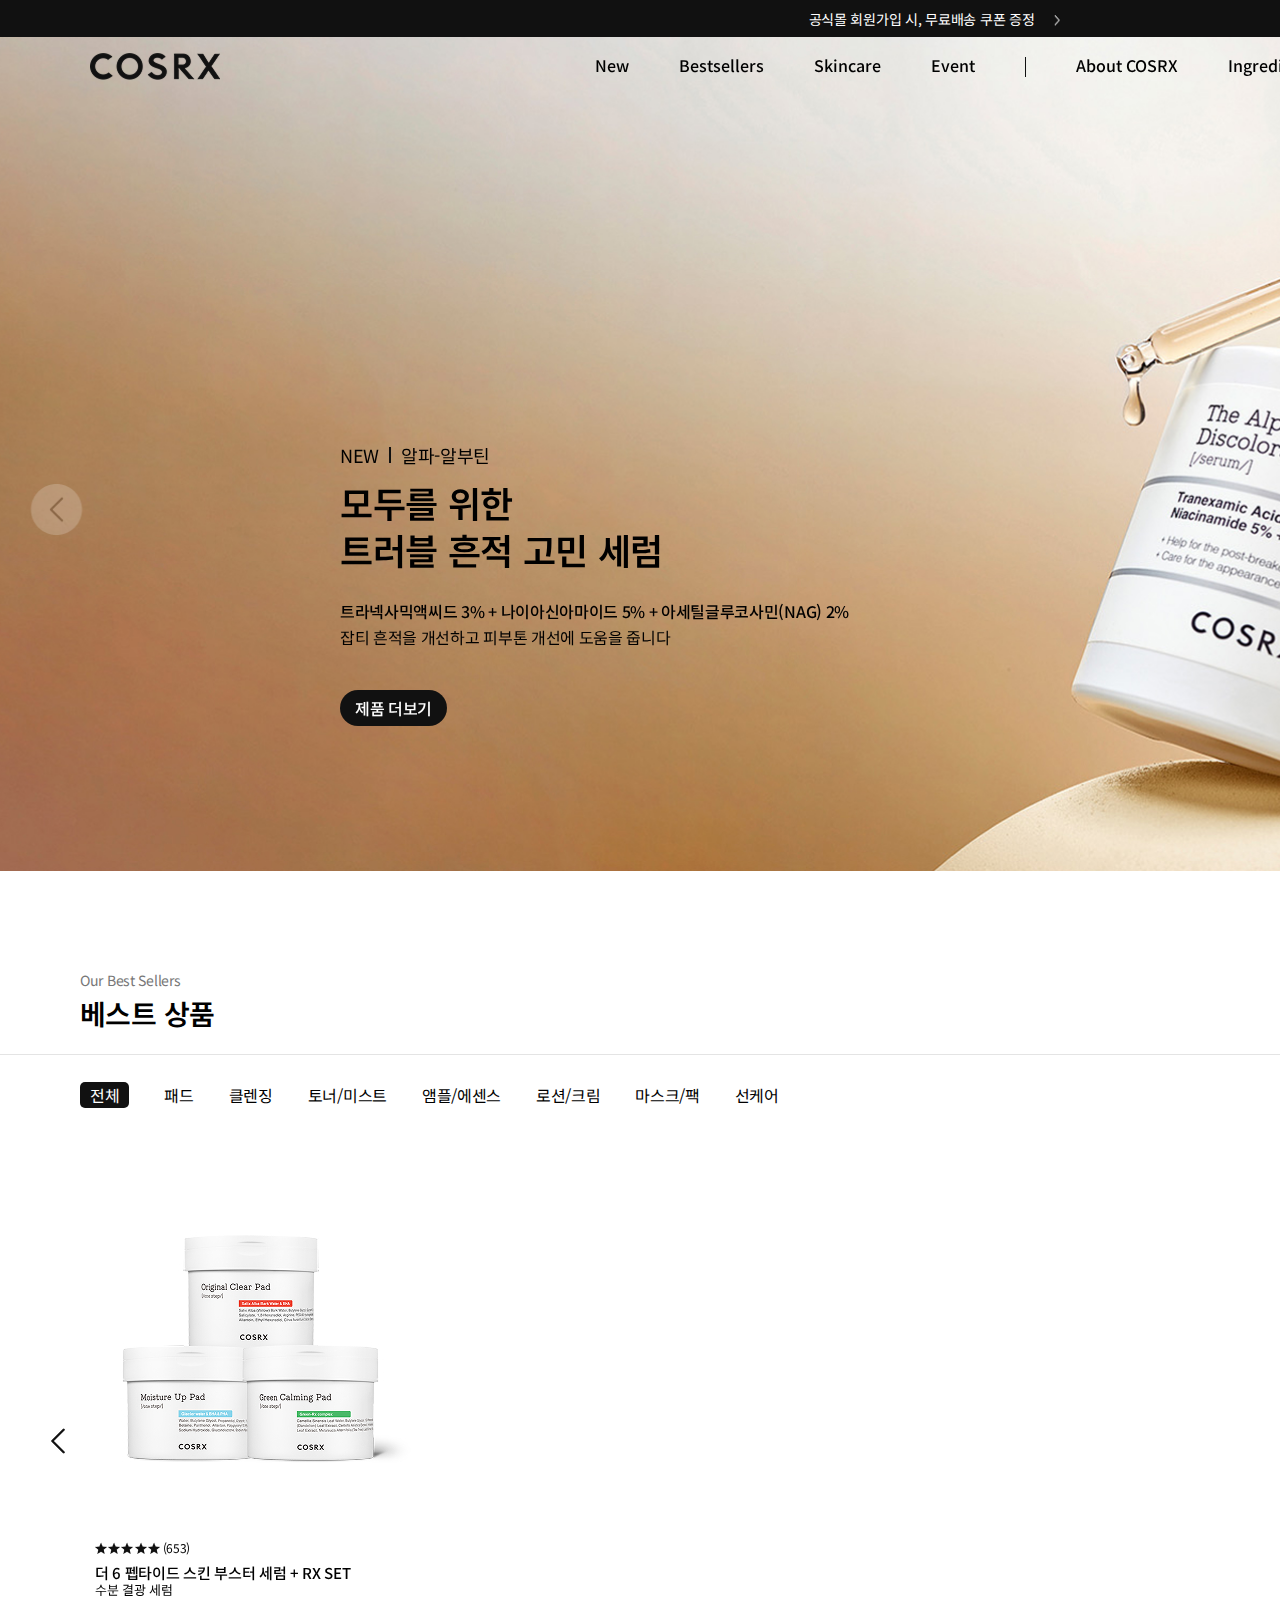
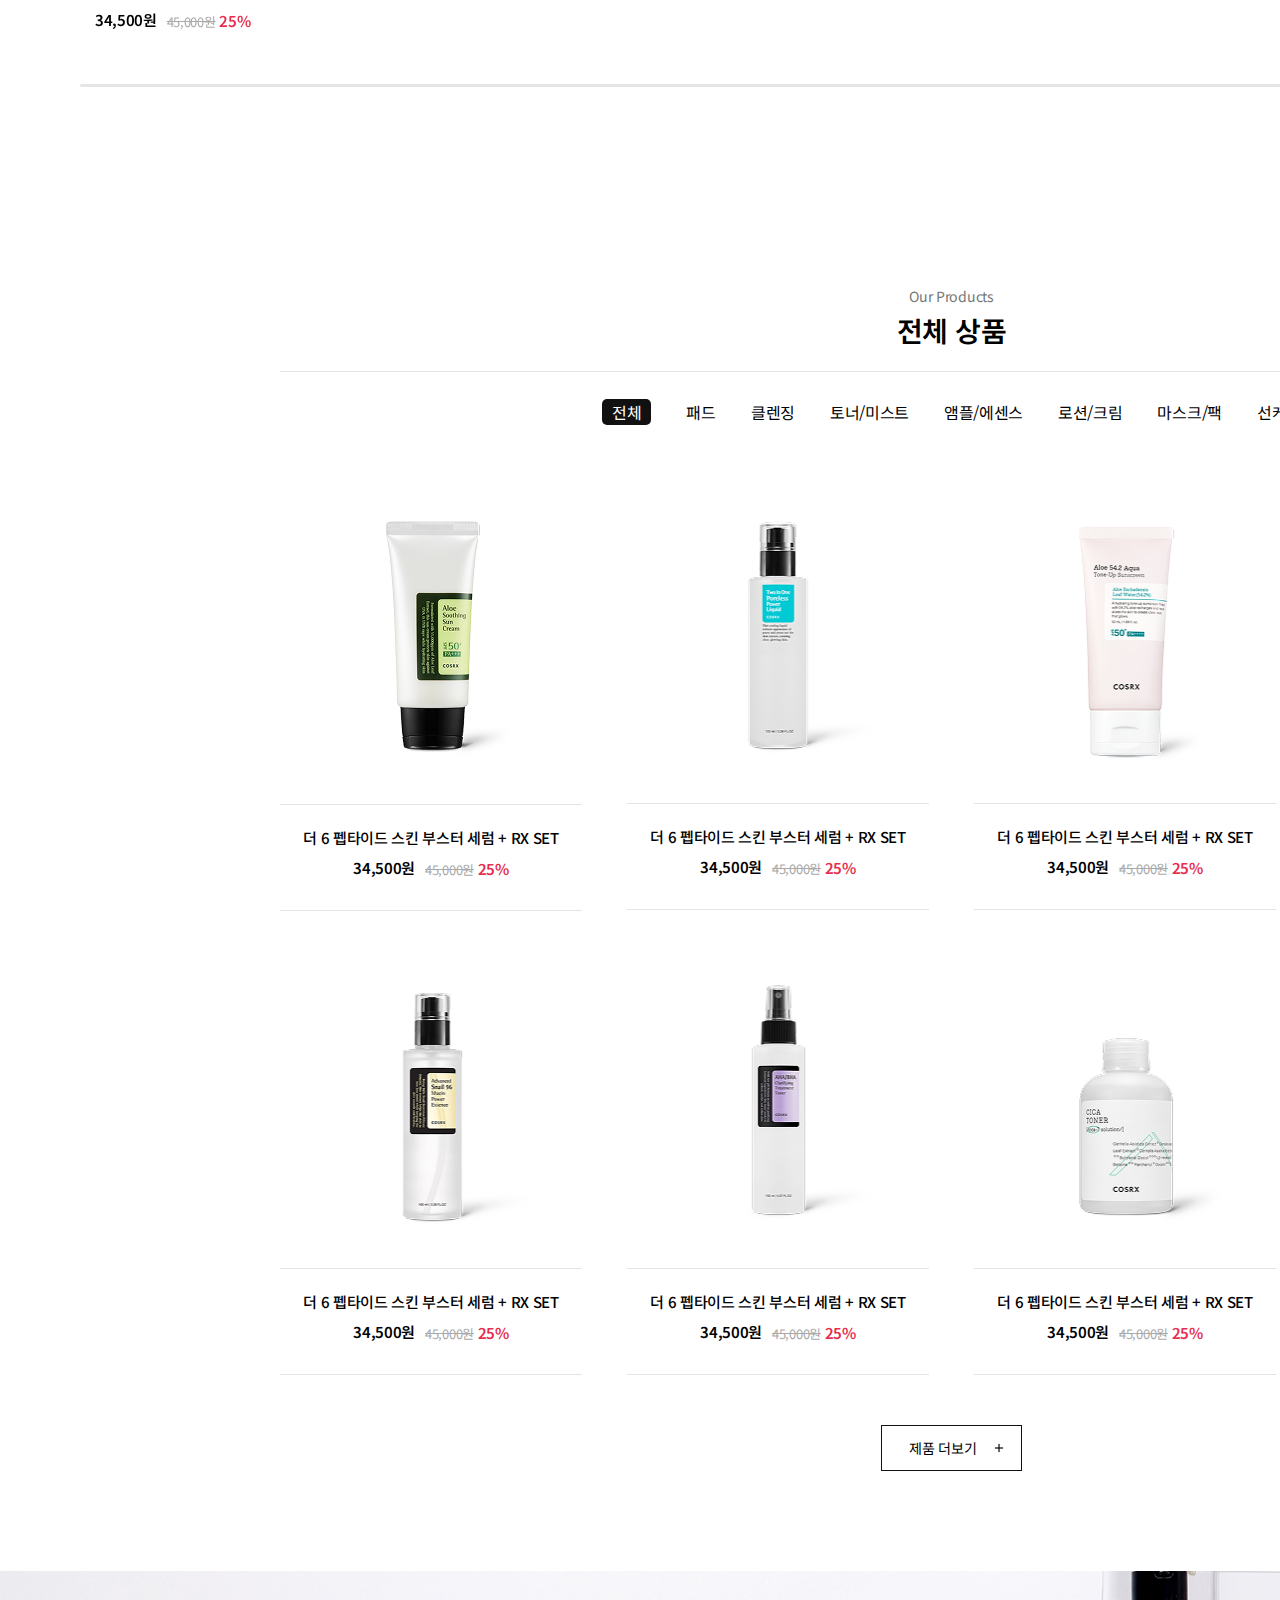
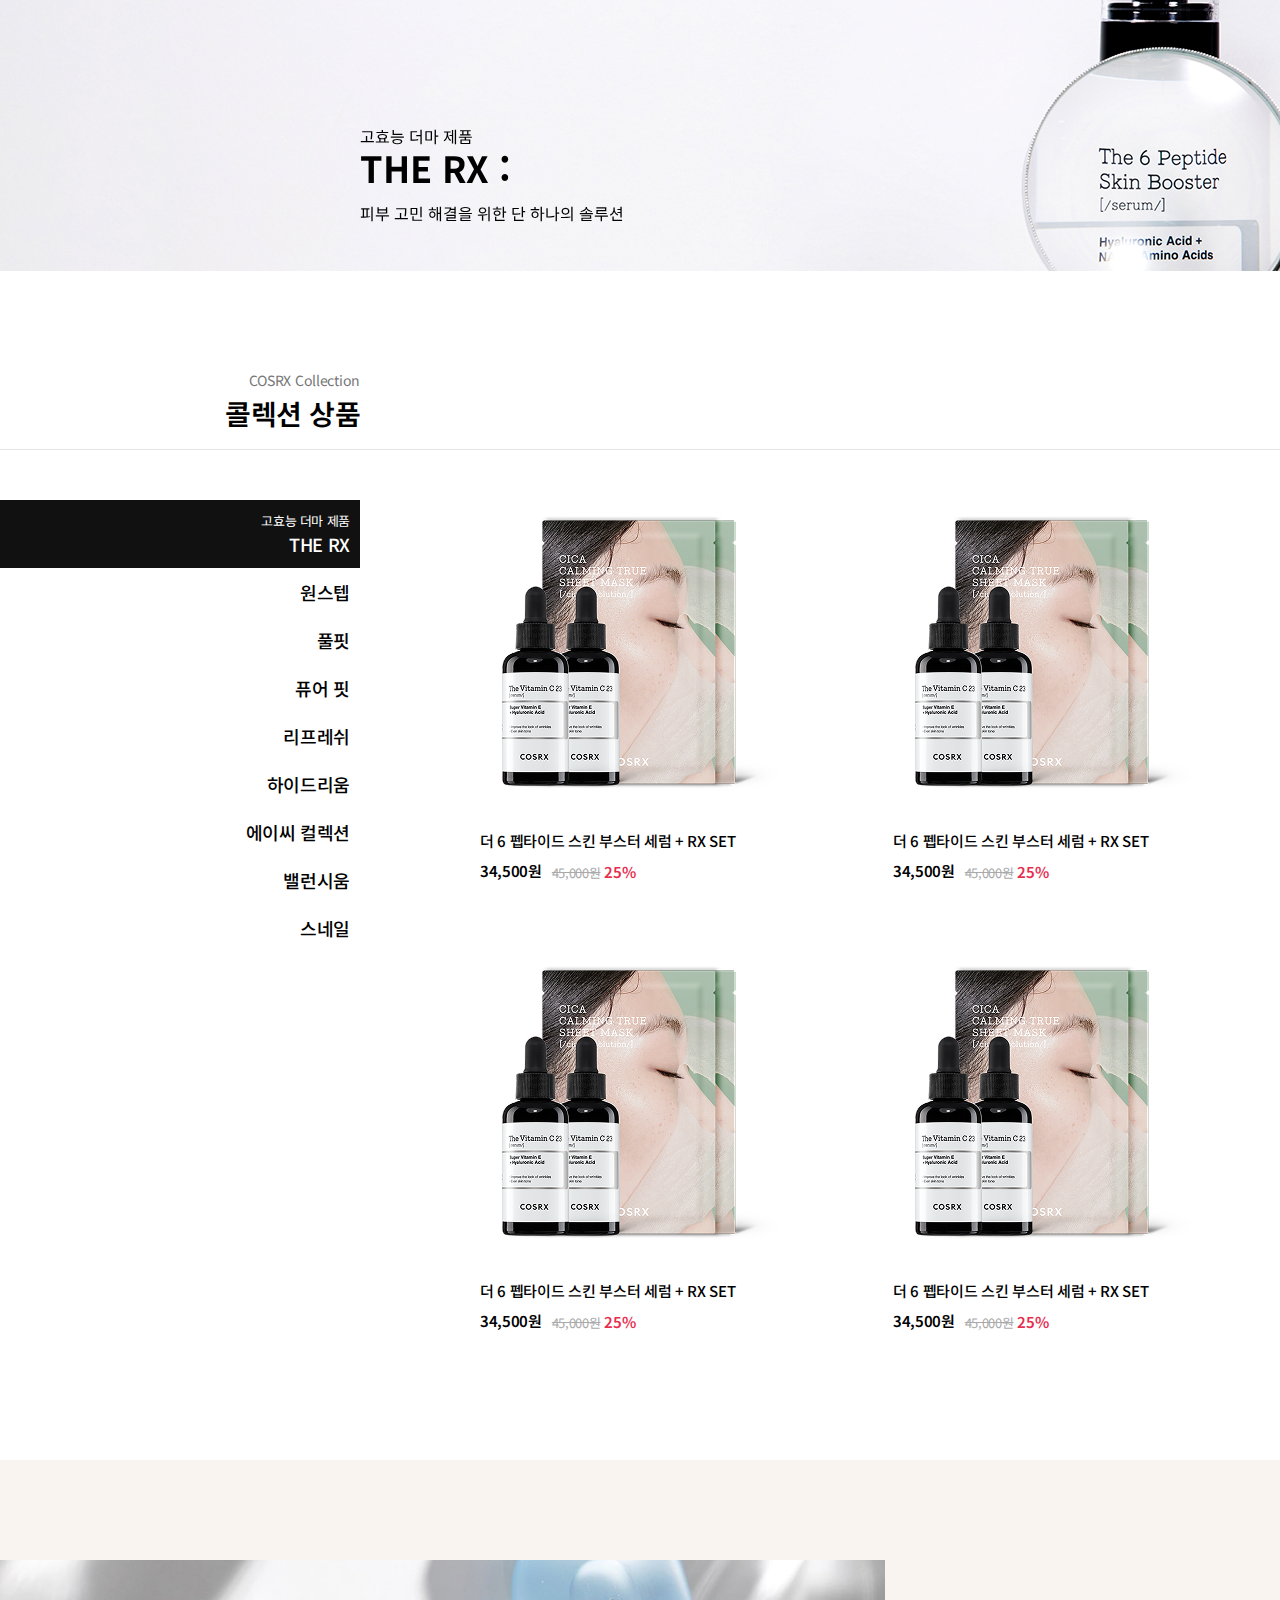
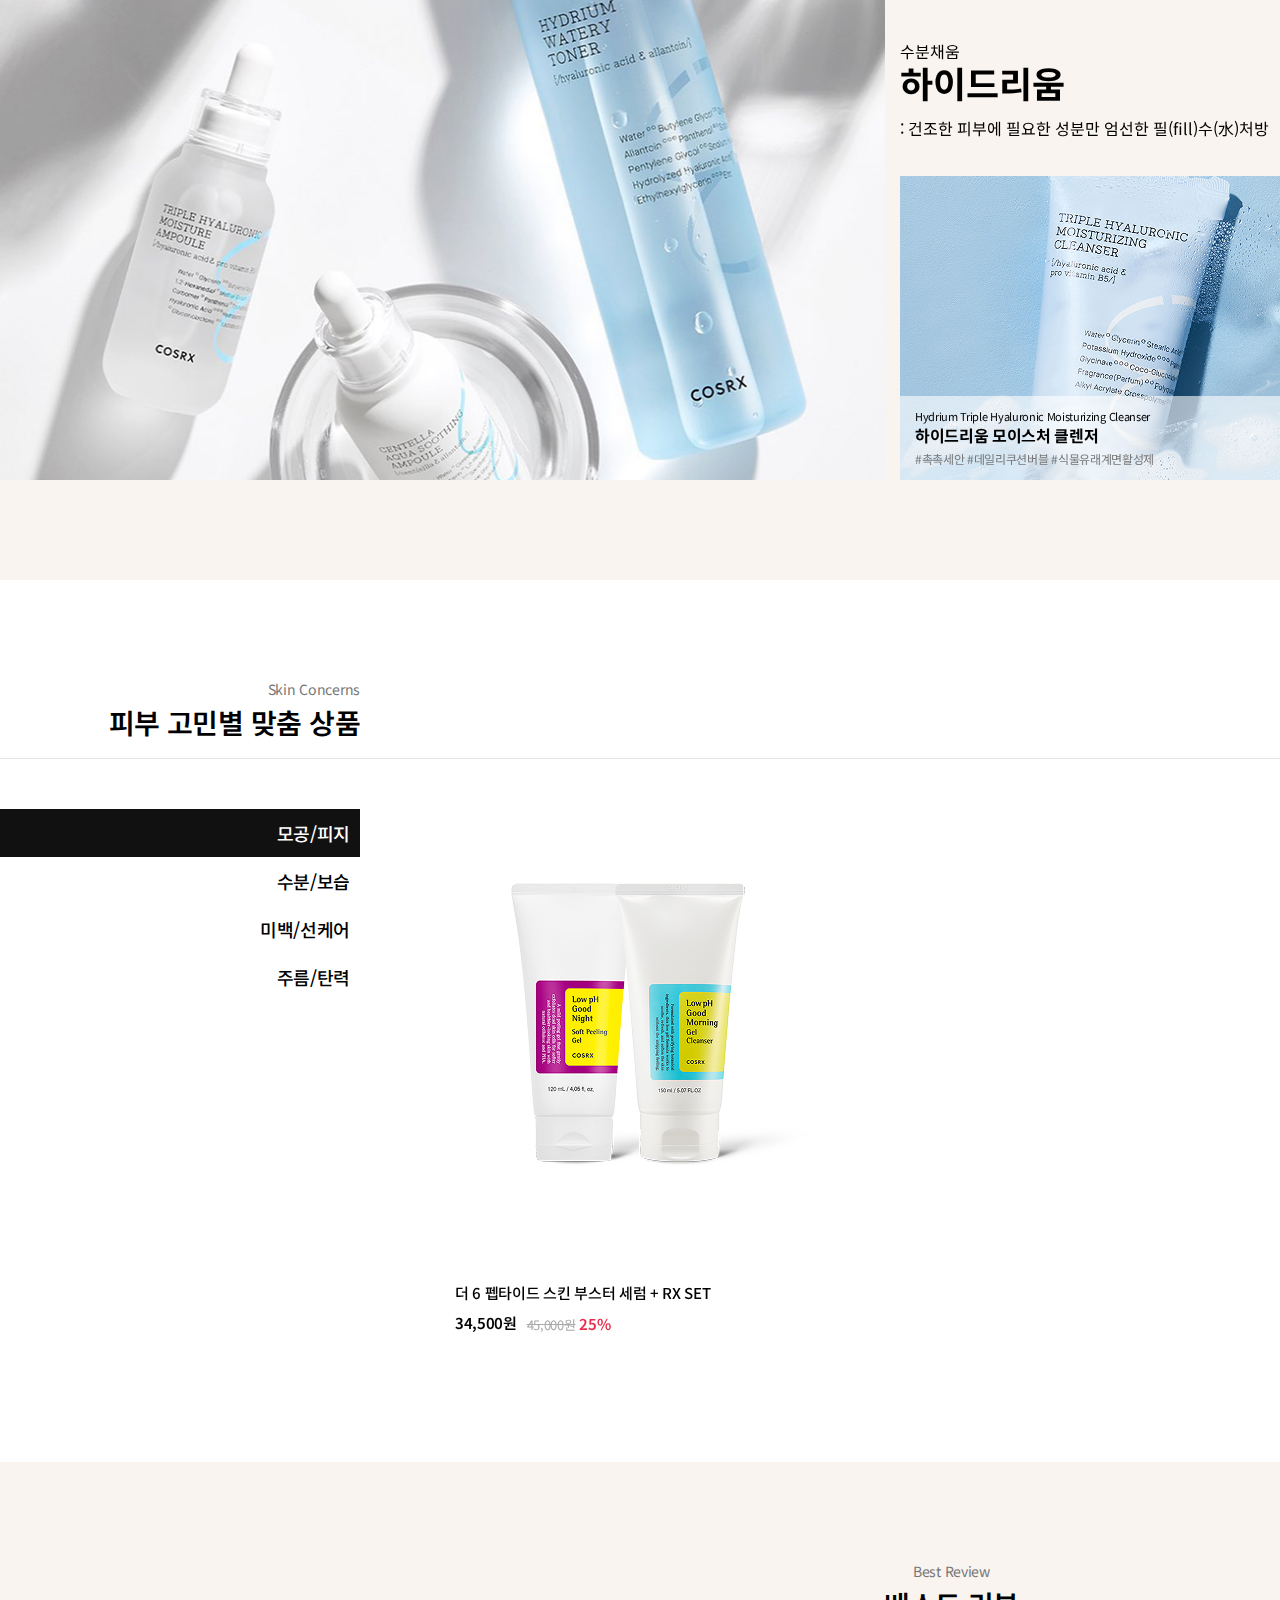
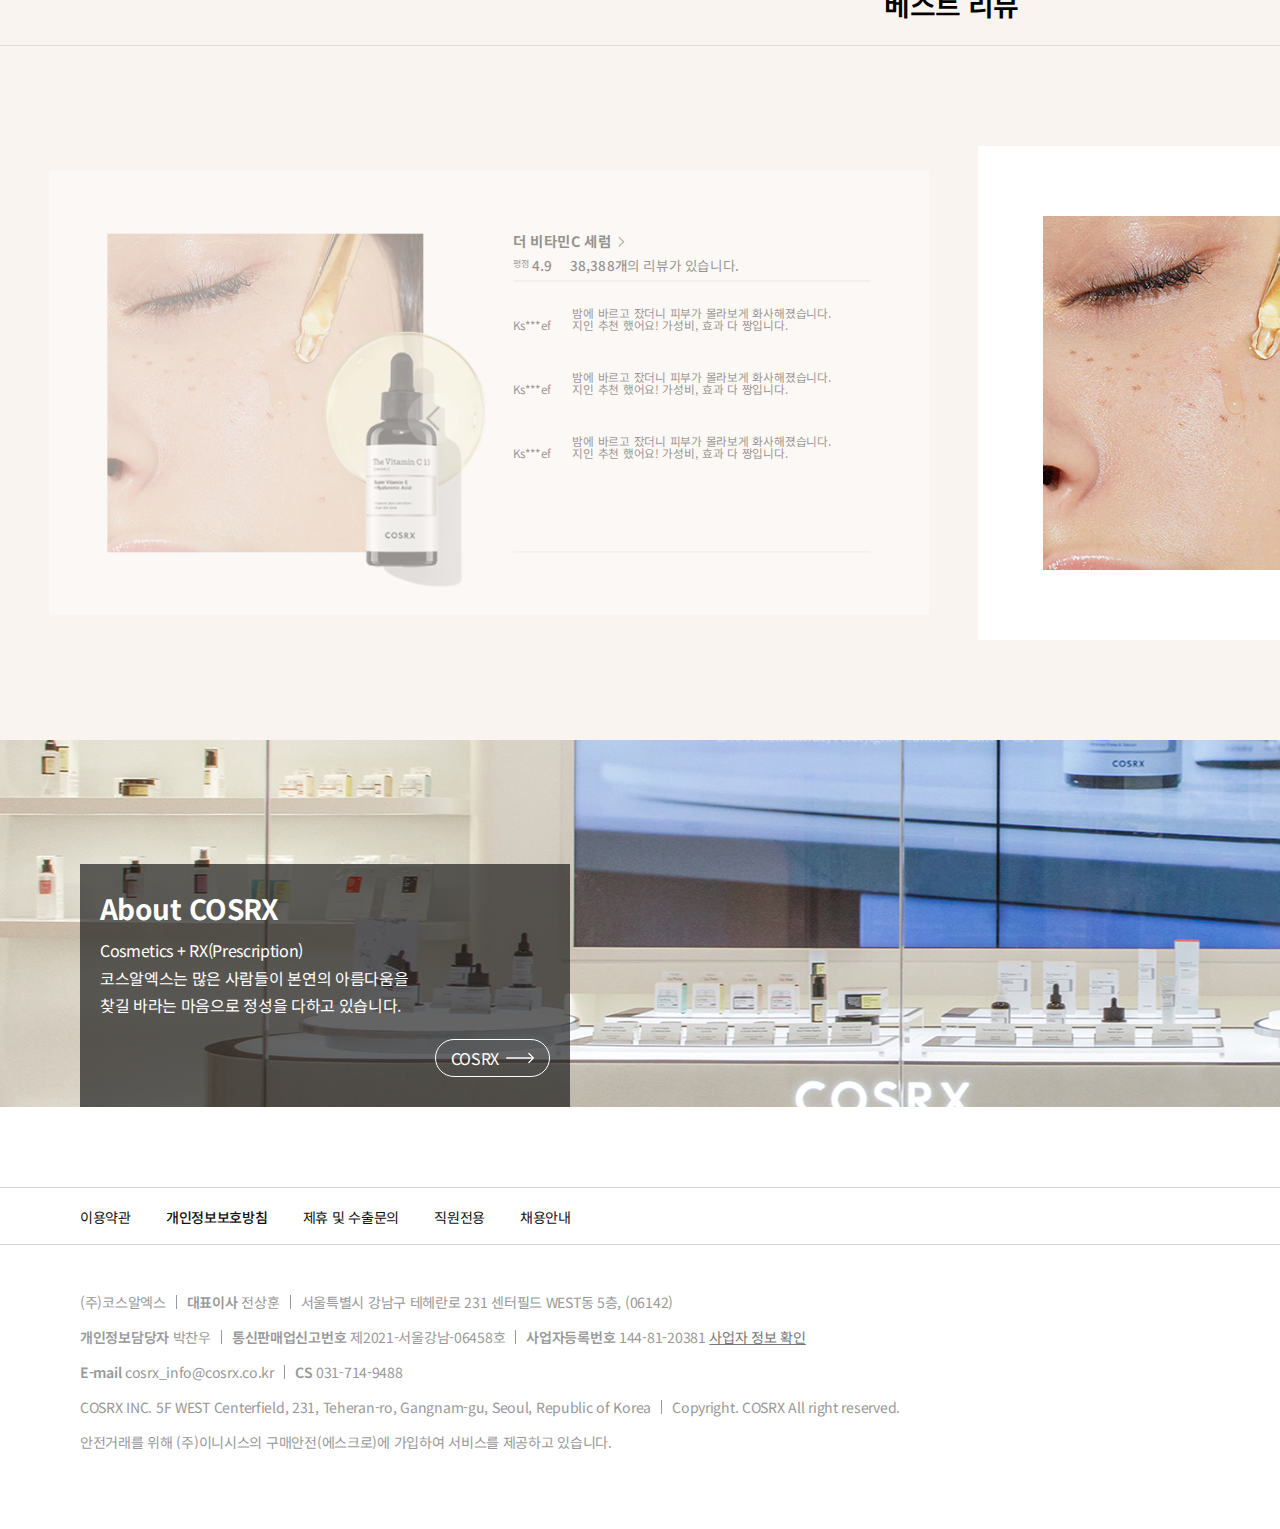
==== frontend/index.html @ d5deea8c "backend initial commit + frontend 파일 생성" ====
<!DOCTYPE html>
<html lang="ko">
<head>
    <meta charset="UTF-8">
    <meta name="viewport" content="width=device-width, initial-scale=1.0">
    <title>COSRX 메인페이지 | 정민재</title>
    <!-- Swiper 연결 -->
    <link rel="stylesheet" href="https://cdn.jsdelivr.net/npm/swiper@11/swiper-bundle.min.css"/>
    <script src="https://cdn.jsdelivr.net/npm/swiper@11/swiper-bundle.min.js"></script>
    <!-- Font 연결 -->
    <link href="https://fonts.googleapis.com/css2?family=Noto+Serif+KR:wght@200..900&display=swap" rel="stylesheet">
    <link href="https://fonts.googleapis.com/css2?family=Noto+Sans+KR:wght@100..900&display=swap" rel="stylesheet">
    <!-- favicon 설정 -->
    <link rel="shorcut icon" href="images/cosrx_favicon.webp" type="images/x-icon">
    <link rel="icon" href="images/cosrx_favicon.webp" type="images/x-icon">
    <!-- Script 연결 -->
    <script src="scriptndex_swiper.js" defer></script>
    <script src="scriptndex.js" defer></script>
    <!-- CSS 연결 -->
    <link rel="stylesheet" href="styles/reset.css">
    <link rel="stylesheet" href="styles/common.css">
    <link rel="stylesheet" href="styles/index.css">
</head>
<body>
    <div class="hd_top">
        <ul class="hd_message">
            <ul class="message_list">
                <li><a href="#">공식몰 회원가입 시, 무료배송 쿠폰 증정</a></li>
            </ul>
        </ul>
        <div class="page_setting">
            <a href="#">고객센터</a>
            <span class="line"></span>
            <a href="#">언어설정</a>
        </div>
        <button type="button" id="close_btn"><img src="images/close.png" alt=""></button>
    </div>
    <header>
        <div class="hd_navbar">
            <h1><a href="#"><img src="images/cosrx_logo.png" alt="코스알엑스"></a></h1>
            <nav>
                <ul class="path">
                    <li><a href="#">New</a></li>
                    <li><a href="#">Bestsellers</a></li>
                    <li class="sub_active"><a href="#">Skincare</a></li>
                    <li><a href="#">Event</a></li>
                    <li><span class="line"></span></li>
                    <li><a href="#">About COSRX</a></li>
                    <li><a href="#">Ingredient</a></li>
                </ul>
                <div class="sub_bg">
                    <div class="sub_contents">
                        <ul class="product_sub">
                            <li class="sub_column">
                                <h4 class="depth_title">유형별</h4>
                                <ul class="depth_list">
                                    <li><a href="#">전제품</a></li>
                                    <li><a href="#">패드</a></li>
                                    <li><a href="#">클렌징</a></li>
                                    <li><a href="#">스팟 패치</a></li>
                                    <li><a href="#">토너&#47;미스트</a></li>
                                    <li><a href="#">앰플&#47;에센스</a></li>
                                    <li><a href="#">로션&#47;크림</a></li>
                                    <li><a href="#">마스크&#47;팩</a></li>
                                    <li><a href="#">선케어</a></li>
                                    <li><a href="#">메이크업</a></li>
                                    <li><a href="#">미용소품</a></li>
                                </ul>
                            </li>
                            <ul class="sub_column">
                                <h4 class="depth_title">고민별</h4>
                                <ul class="depth_list">
                                    <li><a href="#">모공&#47;피지</a></li>
                                    <li><a href="#">수분&#47;보습</a></li>
                                    <li><a href="#">미백&#47;선케어</a></li>
                                    <li><a href="#">주름&#47;탄력</a></li>
                                </ul>
                            </ul>
                            <ul class="sub_column">
                                <h4 class="depth_title">라인별</h4>
                                <ul class="depth_list">
                                    <li><a href="#">The RX</a></li>
                                    <li><a href="#">원스텝</a></li>
                                    <li><a href="#">풀핏</a></li>
                                    <li><a href="#">퓨어핏</a></li>
                                    <li><a href="#">리프레쉬</a></li>
                                    <li><a href="#">하이드리움</a></li>
                                    <li><a href="#">에이씨 컬렉션</a></li>
                                    <li><a href="#">밸런시움</a></li>
                                    <li><a href="#">스네일</a></li>
                                </ul>
                            </ul>
                        </ul>
                        <ul class="event_sub">
                            <li><a href="#"><img src="images/event_bnr1.png" alt=""></a></li>
                            <li><a href="#"><img src="images/event_bnr2.png" alt=""></a></li>
                            <li><a href="#"><img src="images/event_bnr3.png" alt=""></a></li>
                        </ul>
                    </div>
                </div>
            </nav>
            <div class="hd_icon">
                <a href="#"><img src="images/search.png" alt="검색"></a>
                <a href="#"><img src="images/cart.png" alt="장바구니"></a>
                <a href="#"><img src="images/user.png" alt="마이페이지"></a>
            </div>
        </div>
    </header>
    <main>
        <!-- START 0. 메인 배너 슬라이드 -->
        <div class="main_bnr_wrap">
            <div class="swiper main_bnr">
                <div class="swiper-wrapper">
                    <div class="swiper-slide main_bnr1">
                        <div class="contents contents1">
                            <p class="title_des">NEW<span class="line"></span>알파-알부틴</p>
                            <h1 class="title">모두를 위한<br>트러블 흔적 고민 세럼</h1>
                            <div class="bnr_des">
                                <p>트라넥사믹액씨드 3% + 나이아신아마이드 5% +  아세틸글루코사민(NAG) 2%</p>
                                <p>잡티 흔적을 개선하고 피부톤 개선에 도움을 줍니다</p>
                            </div>
                            <a href="#" id="bnr_more">제품 더보기</a>
                        </div>
                    </div>
                    <div class="swiper-slide main_bnr2">
                        <div class="contents contents2">
                            <p class="title_des">MD's Pick<span class="line"></span>풀핏</p>
                            <h1 class="title">환절기 피부를 위한<br>탄탄보습 영양광채 케어</h1>
                            <div class="bnr_des">
                                <p>원물 그대로의 순도 100% 알로에</p>
                                <p>가장 산뜻한 제형으로 가장 가장 랑력한 차단 기능을 제공합니다</p>
                            </div>
                            <a href="#" id="bnr_more">제품 더보기</a>
                        </div>
                    </div>
                    <div class="swiper-slide main_bnr3">
                        <div class="contents contents3">
                            <p class="title_des">NEW<span class="line"></span>선크림</p>
                            <h1 class="title">수분 세럼을 바른 듯한<br>촉촉하고 가벼운 수분 진정 선스크린</h1>
                            <div class="bnr_des">
                                <p>영양 에너지가 풍부한 꿀광 부스팅</p>
                                <p>지친피부에 생기와 활력을 더해줍니다</p>
                            </div>
                            <a href="#" id="bnr_more">제품 더보기</a>
                        </div>
                    </div>
                    <!-- !! 메인 베너 광고 추가 부분 !! -->
                </div>
            </div>
            <!-- 메인 베너 페이지 및 버튼 -->
            <div class="bnr_btn">
                <button type="button" class="prev"><img src="images/bnr_next.png" alt="이전 이벤트 보기"></button>
                <button type="button" class="next"><img src="images/bnr_next.png" alt="다음 이벤트 보기"></button>
            </div>
            <div class="swiper-pagination main_pagination"></div>
        </div>
        <!-- START 1. 베스트 상품 -->
        <div class="container best_container">
            <div class="header_wrap">
                <div class="title_wrap">
                    <div class="title">
                        <p class="title_en">Our Best Sellers</p>
                        <h2 class="title_ko">베스트 상품</h2>
                    </div>
                    <p class="more_btn" id="best_more"><a href="#">제품 더보기</a></p>
                </div>
            </div>
            <div class="main_wrap best_wrap">
                <ul class="category" id="best_category">
                    <li><a href="#" class="active">전체</a></li>
                    <li><a href="#">패드</a></li>
                    <li><a href="#">클렌징</a></li>
                    <li><a href="#">토너&#47;미스트</a></li>
                    <li><a href="#">앰플&#47;에센스</a></li>
                    <li><a href="#">로션&#47;크림</a></li>
                    <li><a href="#">마스크&#47;팩</a></li>
                    <li><a href="#">선케어</a></li>
                </ul>
                <div id="best_slider_group">
                    <div class="swiper" id="all_best_slider">
                        <!-- START 베스트 상품 슬라이드 -->
                        <div class="swiper-wrapper">
                            <!-- 베스트 상품 1 -->
                            <div class="swiper-slide best_slide1">
                                <a href="#" class="contents contents1">
                                    <p class="item_img"><img src="images/best_001.jpg" alt=""></p>
                                    <!-- 상품 정보 -->
                                    <div class="item_info">
                                        <div class="item_review">
                                            <div class="star">
                                                <img src="images/star.png" alt="">
                                                <img src="images/star.png" alt="">
                                                <img src="images/star.png" alt="">
                                                <img src="images/star.png" alt="">
                                                <img src="images/star.png" alt="">
                                            </div>
                                            <p>(653)</p>
                                        </div>
                                        <!-- 상품 제목 -->
                                        <div class="item_name">
                                            <p class="name">더 6 펩타이드 스킨 부스터 세럼 + RX SET</p>
                                            <p class="des">수분 결광 세럼</p>
                                        </div>
                                        <!-- 상품 가격 -->
                                        <div class="item_price">
                                            <strong class="sale_price">34,500원</strong>
                                            <div class="original_price">
                                                <del class="original">45,000원</del>
                                                <em class="sale">25%</em>
                                            </div>
                                        </div>
                                    </div>
                                </a>
                            </div>
                            <!-- 베스트 상품 2 -->
                            <div class="swiper-slide best_slide2">
                                <a href="#" class="contents contents2">
                                    <p class="item_img"><img src="images/best_002.jpg" alt=""></p>
                                    <!-- 상품 정보 -->
                                    <div class="item_info">
                                        <div class="item_review">
                                            <div class="star">
                                                <img src="images/star.png" alt="">
                                                <img src="images/star.png" alt="">
                                                <img src="images/star.png" alt="">
                                                <img src="images/star.png" alt="">
                                                <img src="images/star.png" alt="">
                                            </div>
                                            <p>(653)</p>
                                        </div>
                                        <!-- 상품 제목 -->
                                        <div class="item_name">
                                            <p class="name">더 6 펩타이드 스킨 부스터 세럼 + RX SET</p>
                                            <p class="des">수분 결광 세럼</p>
                                        </div>
                                        <!-- 상품 가격 -->
                                        <div class="item_price">
                                            <strong class="sale_price">34,500원</strong>
                                            <div class="original_price">
                                                <del class="original">45,000원</del>
                                                <em class="sale">25%</em>
                                            </div>
                                        </div>
                                    </div>
                                </a>
                            </div>
                            <!-- 베스트 상품 3 -->
                            <div class="swiper-slide best_slide3">
                                <a href="#" class="contents contents3">
                                    <p class="item_img"><img src="images/best_003.jpg" alt=""></p>
                                    <!-- 상품 정보 -->
                                    <div class="item_info">
                                        <div class="item_review">
                                            <div class="star">
                                                <img src="images/star.png" alt="">
                                                <img src="images/star.png" alt="">
                                                <img src="images/star.png" alt="">
                                                <img src="images/star.png" alt="">
                                                <img src="images/star.png" alt="">
                                            </div>
                                            <p>(653)</p>
                                        </div>
                                        <!-- 상품 제목 -->
                                        <div class="item_name">
                                            <p class="name">더 6 펩타이드 스킨 부스터 세럼 + RX SET</p>
                                            <p class="des">수분 결광 세럼</p>
                                        </div>
                                        <!-- 상품 가격 -->
                                        <div class="item_price">
                                            <strong class="sale_price">34,500원</strong>
                                            <div class="original_price">
                                                <del class="original">45,000원</del>
                                                <em class="sale">25%</em>
                                            </div>
                                        </div>
                                    </div>
                                </a>
                            </div>
                            <!-- 베스트 상품 4 -->
                            <div class="swiper-slide best_slide4">
                                <a href="#" class="contents contents4">
                                    <p class="item_img"><img src="images/best_004.jpg" alt=""></p>
                                    <!-- 상품 정보 -->
                                    <div class="item_info">
                                        <div class="item_review">
                                            <div class="star">
                                                <img src="images/star.png" alt="">
                                                <img src="images/star.png" alt="">
                                                <img src="images/star.png" alt="">
                                                <img src="images/star.png" alt="">
                                                <img src="images/star.png" alt="">
                                            </div>
                                            <p>(653)</p>
                                        </div>
                                        <!-- 상품 제목 -->
                                        <div class="item_name">
                                            <p class="name">더 6 펩타이드 스킨 부스터 세럼 + RX SET</p>
                                            <p class="des">수분 결광 세럼</p>
                                        </div>
                                        <!-- 상품 가격 -->
                                        <div class="item_price">
                                            <strong class="sale_price">34,500원</strong>
                                            <div class="original_price">
                                                <del class="original">45,000원</del>
                                                <em class="sale">25%</em>
                                            </div>
                                        </div>
                                    </div>
                                </a>
                            </div>
                            <!-- 베스트 상품 5 -->
                            <div class="swiper-slide best_slide5">
                                <a href="#" class="contents contents5">
                                    <p class="item_img"><img src="images/best_005.jpg" alt=""></p>
                                    <!-- 상품 정보 -->
                                    <div class="item_info">
                                        <div class="item_review">
                                            <div class="star">
                                                <img src="images/star.png" alt="">
                                                <img src="images/star.png" alt="">
                                                <img src="images/star.png" alt="">
                                                <img src="images/star.png" alt="">
                                                <img src="images/star.png" alt="">
                                            </div>
                                            <p>(653)</p>
                                        </div>
                                        <!-- 상품 제목 -->
                                        <div class="item_name">
                                            <p class="name">더 6 펩타이드 스킨 부스터 세럼 + RX SET</p>
                                            <p class="des">수분 결광 세럼</p>
                                        </div>
                                        <!-- 상품 가격 -->
                                        <div class="item_price">
                                            <strong class="sale_price">34,500원</strong>
                                            <div class="original_price">
                                                <del class="original">45,000원</del>
                                                <em class="sale">25%</em>
                                            </div>
                                        </div>
                                    </div>
                                </a>
                            </div>
                            <!-- 베스트 상품 6 -->
                            <div class="swiper-slide best_slide6">
                                <a href="#" class="contents contents6">
                                    <p class="item_img"><img src="images/best_006.jpg" alt=""></p>
                                    <!-- 상품 정보 -->
                                    <div class="item_info">
                                        <div class="item_review">
                                            <div class="star">
                                                <img src="images/star.png" alt="">
                                                <img src="images/star.png" alt="">
                                                <img src="images/star.png" alt="">
                                                <img src="images/star.png" alt="">
                                                <img src="images/star.png" alt="">
                                            </div>
                                            <p>(653)</p>
                                        </div>
                                        <!-- 상품 제목 -->
                                        <div class="item_name">
                                            <p class="name">더 6 펩타이드 스킨 부스터 세럼 + RX SET</p>
                                            <p class="des">수분 결광 세럼</p>
                                        </div>
                                        <!-- 상품 가격 -->
                                        <div class="item_price">
                                            <strong class="sale_price">34,500원</strong>
                                            <div class="original_price">
                                                <del class="original">45,000원</del>
                                                <em class="sale">25%</em>
                                            </div>
                                        </div>
                                    </div>
                                </a>
                            </div>
                            <!-- 베스트 상품 7 -->
                            <div class="swiper-slide best_slide7">
                                <a href="#" class="contents contents7">
                                    <p class="item_img"><img src="images/best_007.jpg" alt=""></p>
                                    <!-- 상품 정보 -->
                                    <div class="item_info">
                                        <div class="item_review">
                                            <div class="star">
                                                <img src="images/star.png" alt="">
                                                <img src="images/star.png" alt="">
                                                <img src="images/star.png" alt="">
                                                <img src="images/star.png" alt="">
                                                <img src="images/star.png" alt="">
                                            </div>
                                            <p>(653)</p>
                                        </div>
                                        <!-- 상품 제목 -->
                                        <div class="item_name">
                                            <p class="name">더 6 펩타이드 스킨 부스터 세럼 + RX SET</p>
                                            <p class="des">수분 결광 세럼</p>
                                        </div>
                                        <!-- 상품 가격 -->
                                        <div class="item_price">
                                            <strong class="sale_price">34,500원</strong>
                                            <div class="original_price">
                                                <del class="original">45,000원</del>
                                                <em class="sale">25%</em>
                                            </div>
                                        </div>
                                    </div>
                                </a>
                            </div>
                            <!-- 베스트 상품 8 -->
                            <div class="swiper-slide best_slide8">
                                <a href="#" class="contents contents8">
                                    <p class="item_img"><img src="images/best_008.jpg" alt=""></p>
                                    <!-- 상품 정보 -->
                                    <div class="item_info">
                                        <div class="item_review">
                                            <div class="star">
                                                <img src="images/star.png" alt="">
                                                <img src="images/star.png" alt="">
                                                <img src="images/star.png" alt="">
                                                <img src="images/star.png" alt="">
                                                <img src="images/star.png" alt="">
                                            </div>
                                            <p>(653)</p>
                                        </div>
                                        <!-- 상품 제목 -->
                                        <div class="item_name">
                                            <p class="name">더 6 펩타이드 스킨 부스터 세럼 + RX SET</p>
                                            <p class="des">수분 결광 세럼</p>
                                        </div>
                                        <!-- 상품 가격 -->
                                        <div class="item_price">
                                            <strong class="sale_price">34,500원</strong>
                                            <div class="original_price">
                                                <del class="original">45,000원</del>
                                                <em class="sale">25%</em>
                                            </div>
                                        </div>
                                    </div>
                                </a>
                            </div>
                            <!-- 베스트 상품 9 -->
                            <div class="swiper-slide best_slide9">
                                <a href="#" class="contents contents9">
                                    <p class="item_img"><img src="images/best_009.jpg" alt=""></p>
                                    <!-- 상품 정보 -->
                                    <div class="item_info">
                                        <div class="item_review">
                                            <div class="star">
                                                <img src="images/star.png" alt="">
                                                <img src="images/star.png" alt="">
                                                <img src="images/star.png" alt="">
                                                <img src="images/star.png" alt="">
                                                <img src="images/star.png" alt="">
                                            </div>
                                            <p>(653)</p>
                                        </div>
                                        <!-- 상품 제목 -->
                                        <div class="item_name">
                                            <p class="name">더 6 펩타이드 스킨 부스터 세럼 + RX SET</p>
                                            <p class="des">수분 결광 세럼</p>
                                        </div>
                                        <!-- 상품 가격 -->
                                        <div class="item_price">
                                            <strong class="sale_price">34,500원</strong>
                                            <div class="original_price">
                                                <del class="original">45,000원</del>
                                                <em class="sale">25%</em>
                                            </div>
                                        </div>
                                    </div>
                                </a>
                            </div>
                            <!-- 베스트 상품 10 -->
                            <div class="swiper-slide best_slide10">
                                <a href="#" class="contents contents10">
                                    <p class="item_img"><img src="images/best_010.jpg" alt=""></p>
                                    <!-- 상품 정보 -->
                                    <div class="item_info">
                                        <div class="item_review">
                                            <div class="star">
                                                <img src="images/star.png" alt="">
                                                <img src="images/star.png" alt="">
                                                <img src="images/star.png" alt="">
                                                <img src="images/star.png" alt="">
                                                <img src="images/star.png" alt="">
                                            </div>
                                            <p>(653)</p>
                                        </div>
                                        <!-- 상품 제목 -->
                                        <div class="item_name">
                                            <p class="name">더 6 펩타이드 스킨 부스터 세럼 + RX SET</p>
                                            <p class="des">수분 결광 세럼</p>
                                        </div>
                                        <!-- 상품 가격 -->
                                        <div class="item_price">
                                            <strong class="sale_price">34,500원</strong>
                                            <div class="original_price">
                                                <del class="original">45,000원</del>
                                                <em class="sale">25%</em>
                                            </div>
                                        </div>
                                    </div>
                                </a>
                            </div>   
                        </div>
                        <!-- END 베스트 상품 슬라이드 -->
                        <div class="swiper-scrollbar"></div>
                    </div>
                    <!-- 베스트 상품 슬라이드 이동 버튼 -->
                    <div class="best_move_btn">
                        <button type="button" class="prev"><img src="images/item_next.png" alt="이전 이벤트 보기"></button>
                        <button type="button" class="next"><img src="images/item_next.png" alt="다음 이벤트 보기"></button>
                    </div>
                    <!-- !! 베스트셀러 내용 추가 - 패드 !!  -->
                    <!-- !! 베스트셀러 내용 추가 - 클렌징 !!  -->
                </div>
            </div>
        </div>
        <!-- START 2. 전체 상품 -->
        <div class="container products_container">
            <div class="header_wrap"> <!-- 행의 헤더 (제목 + 카테고리) -->
                <div class="title_wrap">
                    <div class="title">
                        <p class="title_en">Our Products</p>
                        <h2 class="title_ko">전체 상품</h2>
                    </div>
                </div>
            </div>
            <div class="main_wrap all_wrap">
                <ul class="category" id="products_category">
                    <li><a href="#" class="active">전체</a></li>
                    <li><a href="#">패드</a></li>
                    <li><a href="#">클렌징</a></li>
                    <li><a href="#">토너&#47;미스트</a></li>
                    <li><a href="#">앰플&#47;에센스</a></li>
                    <li><a href="#">로션&#47;크림</a></li>
                    <li><a href="#">마스크&#47;팩</a></li>
                    <li><a href="#">선케어</a></li>
                </ul>
                <div id="all_products_group"> <!-- 전체 상품 모든 카테고리 그룹 -->
                    <div class="all_group" id="tag_all">
                        <!-- 전체 상품 row 1 -->
                        <div class="all_row1">
                            <!-- 전체 상품 row 1-1 -->
                            <a href="#" class="contents all_item1">
                                <p><img src="images/all_001.png" alt=""></p>
                                <div class="item_info">
                                    <div class="item_name">
                                        <p class="name">더 6 펩타이드 스킨 부스터 세럼 + RX SET</p>
                                    </div>
                                    <div class="item_price">
                                        <strong class="sale_price">34,500원</strong>
                                        <div class="original_price">
                                            <del class="original">45,000원</del>
                                            <em class="sale">25%</em>
                                        </div>
                                    </div>
                                </div>
                            </a>
                            <!-- 전체 상품 row 1-2 -->
                            <a href="#" class="contents all_item2">
                                <p class="item_img"><img src="images/all_002.png" alt=""></p>
                                <div class="item_info">
                                    <div class="item_name">
                                        <p class="name">더 6 펩타이드 스킨 부스터 세럼 + RX SET</p>
                                    </div>
                                    <div class="item_price">
                                        <strong class="sale_price">34,500원</strong>
                                        <div class="original_price">
                                            <del class="original">45,000원</del>
                                            <em class="sale">25%</em>
                                        </div>
                                    </div>
                                </div>
                            </a>
                            <!-- 전체 상품 row 1-3 -->
                            <a href="#" class="contents all_item3">
                                <p class="item_img"><img src="images/all_003.png" alt=""></p>
                                <div class="item_info">
                                    <div class="item_name">
                                        <p class="name">더 6 펩타이드 스킨 부스터 세럼 + RX SET</p>
                                    </div>
                                    <div class="item_price">
                                        <strong class="sale_price">34,500원</strong>
                                        <div class="original_price">
                                            <del class="original">45,000원</del>
                                            <em class="sale">25%</em>
                                        </div>
                                    </div>
                                </div>
                            </a>
                            <!-- 전체 상품 row 1-4 -->
                            <a href="#" class="contents all_item4">
                                <p class="item_img"><img src="images/all_004.png" alt=""></p>
                                <div class="item_info">
                                    <div class="item_name">
                                        <p class="name">더 6 펩타이드 스킨 부스터 세럼 + RX SET</p>
                                    </div>
                                    <div class="item_price">
                                        <strong class="sale_price">34,500원</strong>
                                        <div class="original_price">
                                            <del class="original">45,000원</del>
                                            <em class="sale">25%</em>
                                        </div>
                                    </div>
                                </div>
                            </a>
                        </div>
                        <!-- 전체 상품 row 2 -->
                        <div class="all_row2">
                            <!-- 전체 상품 row 2-1 (5) -->
                            <a href="#" class="contents all_item5">
                                <p class="item_img"><img src="images/all_005.png" alt=""></p>
                                <div class="item_info">
                                    <div class="item_name">
                                        <p class="name">더 6 펩타이드 스킨 부스터 세럼 + RX SET</p>
                                    </div>
                                    <div class="item_price">
                                        <strong class="sale_price">34,500원</strong>
                                        <div class="original_price">
                                            <del class="original">45,000원</del>
                                            <em class="sale">25%</em>
                                        </div>
                                    </div>
                                </div>
                            </a>
                            <!-- 전체 상품 row 2-2 (6) -->
                            <a href="#" class="contents all_item6">
                                <p class="item_img">
                                    <img src="images/all_006.png" alt="">
                                </p>
                                <div class="item_info">
                                    <div class="item_name">
                                        <p class="name">더 6 펩타이드 스킨 부스터 세럼 + RX SET</p>
                                    </div>
                                    <div class="item_price">
                                        <strong class="sale_price">34,500원</strong>
                                        <div class="original_price">
                                            <del class="original">45,000원</del>
                                            <em class="sale">25%</em>
                                        </div>
                                    </div>
                                </div>
                            </a>
                            <!-- 전체 상품 row 2-3 (7) -->
                            <a href="#" class="contents all_item7">
                                <p class="item_img"><img src="images/all_007.png" alt=""></p>
                                <div class="item_info">
                                    <div class="item_name">
                                        <p class="name">더 6 펩타이드 스킨 부스터 세럼 + RX SET</p>
                                    </div>
                                    <div class="item_price">
                                        <strong class="sale_price">34,500원</strong>
                                        <div class="original_price">
                                            <del class="original">45,000원</del>
                                            <em class="sale">25%</em>
                                        </div>
                                    </div>
                                </div>
                            </a>
                            <!-- 전체 상품 row 2-4 (8) -->
                            <a href="#" class="contents all_item8">
                                <p class="item_img"><img src="images/all_008.png" alt=""></p>
                                <div class="item_info">
                                    <div class="item_name">
                                        <p class="name">더 6 펩타이드 스킨 부스터 세럼 + RX SET</p>
                                    </div>
                                    <div class="item_price">
                                        <strong class="sale_price">34,500원</strong>
                                        <div class="original_price">
                                            <del class="original">45,000원</del>
                                            <em class="sale">25%</em>
                                        </div>
                                    </div>
                                </div>
                            </a>
                        </div>
                    </div>
                    <!-- !! 전체 상품 추가 부분 !!  -->
                </div>
                <p id="all_more"><a href="#">제품 더보기</a></p>
            </div>
        </div>
        <!-- START 3. 콜렉션 소개 배너 -->
        <div class="collection_bnr_wrap">
            <div class="swiper collection_bnr">
                <div class="swiper-wrapper">
                    <div class="swiper-slide collection_bnr1">
                        <div class="contents contents1">
                            <div class="contents_title">
                                <h2><span>고효능 더마 제품</span>THE RX :</h2>
                                <p>피부 고민 해결을 위한 단 하나의 솔루션</p>
                            </div>
                        </div>
                    </div>
                    <div class="swiper-slide collection_bnr2">
                        <div class="contents contents2">
                            <div class="contents_title">
                                <h2><span>고효능 더마 제품</span>THE RX :</h2>
                                <p>피부 고민 해결을 위한 단 하나의 솔루션</p>
                            </div>
                        </div>
                    </div>
                    <!-- !! 콜렉션 베너 내용 추가 부분 !! -->
                </div>
            </div>
        </div>
        <!-- START 4. 콜렉션 상품 -->
        <div class="container collection_container">
            <div class="header_wrap">
                <div class="title_wrap">
                    <div class="title">
                        <p class="title_en">COSRX Collection</p>
                        <h2 class="title_ko">콜렉션 상품</h2>
                    </div>
                    <p class="more_btn" id="best_more"><a href="#">제품 더보기</a></p>
                </div>
            </div>
            <div class="main_wrap collection_wrap">
                <ul class="line_style_category"  id="collection_category">
                    <li class="active"><a href="#"><span>고효능 더마 제품</span>THE RX</a></li>
                    <li><a href="#"><span>평생 인생템</span>원스텝</a></li>
                    <li><a href="#"><span>꿀광 부스팅</span>풀핏</a></li>
                    <li><a href="#"><span>진정한 리얼 시카</span>퓨어 핏</a></li>
                    <li><a href="#"><span>데일리 필링케어</span>리프레쉬</a></li>
                    <li><a href="#"><span>필(fill)수(水)처방</span>하이드리움</a></li>
                    <li><a href="#"><span>피부 고민템</span>에이씨 컬렉션</a></li>
                    <li><a href="#"><span>피부 장벽템</span>밸런시움</a></li>
                    <li><a href="#"><span>고효능 스킨 케어</span>스네일</a></li>
                </ul>
                <div id="collection_group">
                    <div class="all_colc_group" id="tag_rx">
                        <ul class="collc_row1">
                            <li class="contents colc_item1">
                                <p class="item_img"><img src="images/collc_001.png" alt=""></p>
                                <div class="item_info">
                                    <div class="item_name">
                                        <p class="name">더 6 펩타이드 스킨 부스터 세럼 + RX SET</p>
                                    </div>
                                    <div class="item_price">
                                        <strong class="sale_price">34,500원</strong>
                                        <div class="original_price">
                                            <del class="original">45,000원</del>
                                            <em class="sale">25%</em>
                                        </div>
                                    </div>
                                </div>
                            </li>
                            <li class="contents colc_item2">
                                <p class="item_img"><img src="images/collc_001.png" alt=""></p>
                                <div class="item_info">
                                    <div class="item_name">
                                        <p class="name">더 6 펩타이드 스킨 부스터 세럼 + RX SET</p>
                                    </div>
                                    <div class="item_price">
                                        <strong class="sale_price">34,500원</strong>
                                        <div class="original_price">
                                            <del class="original">45,000원</del>
                                            <em class="sale">25%</em>
                                        </div>
                                    </div>
                                </div>
                            </li>
                            <li class="contents colc_item3">
                                <p class="item_img"><img src="images/collc_001.png" alt=""></p>
                                <div class="item_info">
                                    <div class="item_name">
                                        <p class="name">더 6 펩타이드 스킨 부스터 세럼 + RX SET</p>
                                    </div>
                                    <div class="item_price">
                                        <strong class="sale_price">34,500원</strong>
                                        <div class="original_price">
                                            <del class="original">45,000원</del>
                                            <em class="sale">25%</em>
                                        </div>
                                    </div>
                                </div>
                            </li>
                        </ul>
                        <ul class="collc_row2">
                            <li class="contents colc_item4">
                                <p class="item_img"><img src="images/collc_001.png" alt=""></p>
                                <div class="item_info">
                                    <div class="item_name">
                                        <p class="name">더 6 펩타이드 스킨 부스터 세럼 + RX SET</p>
                                    </div>
                                    <div class="item_price">
                                        <strong class="sale_price">34,500원</strong>
                                        <div class="original_price">
                                            <del class="original">45,000원</del>
                                            <em class="sale">25%</em>
                                        </div>
                                    </div>
                                </div>
                            </li>
                            <li class="contents colc_item5">
                                <p class="item_img"><img src="images/collc_001.png" alt=""></p>
                                <div class="item_info">
                                    <div class="item_name">
                                        <p class="name">더 6 펩타이드 스킨 부스터 세럼 + RX SET</p>
                                    </div>
                                    <div class="item_price">
                                        <strong class="sale_price">34,500원</strong>
                                        <div class="original_price">
                                            <del class="original">45,000원</del>
                                            <em class="sale">25%</em>
                                        </div>
                                    </div>
                                </div>
                            </li>
                            <li class="contents colc_item6">
                                <p class="item_img"><img src="images/collc_001.png" alt=""></p>
                                <div class="item_info">
                                    <div class="item_name">
                                        <p class="name">더 6 펩타이드 스킨 부스터 세럼 + RX SET</p>
                                    </div>
                                    <div class="item_price">
                                        <strong class="sale_price">34,500원</strong>
                                        <div class="original_price">
                                            <del class="original">45,000원</del>
                                            <em class="sale">25%</em>
                                        </div>
                                    </div>
                                </div>
                            </li>
                        </ul>
                    </div>
                    <!-- !! 콜렉션 상품 추가 부분!! -->
                </div>
            </div>
        </div>
        <!-- START 5. 콜렉션 상품 추천 배너 -->
        <div class="colc_product_bnr_wrap">
            <div class="swiper colc_product_bnr"> <!-- 가장 큰 배너 -->
                <div class="swiper-wrapper">
                    <div class="swiper-slide colc_product_bnr1">
                        <p><img src="images/hyd_main.jpg" alt=""></p> <!-- 큰 이미지 -->
                        <div class="contents contents1">
                            <div class="contents_title">
                                <h2><span>수분채움</span>하이드리움</h2>
                                <p>: 건조한 피부에 필요한 성분만 엄선한 필(fill)수(水)처방</p>
                            </div>
                            <!-- Start : 콜렉션 상품 추천 2중 배너-->
                            <div class="swiper colc_product_slider">
                                <div class="swiper-wrapper">
                                    <div class="swiper-slide colc_product_slide1">
                                        <a href="#" class="slide_contents slide_contents1">
                                            <div class="slide_info">
                                                <h3 class="colc_item_name"><span class="en">Hydrium Triple Hyaluronic Moisturizing Cleanser</span>하이드리움 모이스처 클렌저</h3>
                                                <p class="colc_item_tag">#촉촉세안 #데일리쿠션버블 #식물유래계면활성제</p>
                                            </div>
                                        </a>
                                    </div>
                                    <div class="swiper-slide colc_product_slide2">
                                        <a href="#" class="slide_contents slide_contents2">
                                            <div class="slide_info">
                                                <h3 class="colc_item_name"><span class="en">Hydrium Watery Toner</span>하이드리움 워터리 토너</h3>
                                                <p class="colc_item_tag">#수분길토너 #수분자석 #닦토</p>
                                            </div>
                                        </a>
                                    </div>
                                    <div class="swiper-slide colc_product_slide3">
                                        <a href="#" class="slide_contents slide_contents3">
                                            <div class="slide_info">
                                                <h3 class="colc_item_name"><span class="en">Hydrium Moisture Power Enriched Cream</span>하이드리움 크림</h3>
                                                <p class="colc_item_tag">#속깊은수분크림 #피부보습 #수분보호막</p>
                                            </div>
                                        </a>
                                    </div>
                                    <div class="swiper-slide colc_product_slide4">
                                        <a href="#" class="slide_contents slide_contents4">
                                            <div class="slide_info">
                                                <h3 class="colc_item_name"><span class="en">Hydrium Triple Hyaluronic Moisturizing Cleanser</span>하이드리움 모이스처 클렌저</h3>
                                                <p class="colc_item_tag">#촉촉세안 #데일리쿠션버블 #식물유래계면활성제</p>
                                            </div>
                                        </a>
                                    </div>
                                    <div class="swiper-slide colc_product_slide5">
                                        <a href="#" class="slide_contents slide_contents5">
                                            <div class="slide_info">
                                                <h3 class="colc_item_name"><span class="en">Hydrium Watery Toner</span>하이드리움 워터리 토너</h3>
                                                <p class="colc_item_tag">#수분길토너 #수분자석 #닦토</p>
                                            </div>
                                        </a>
                                    </div>
                                    <div class="swiper-slide colc_product_slide6">
                                        <a href="#" class="slide_contents slide_contents6">
                                            <div class="slide_info">
                                                <h3 class="colc_item_name"><span class="en">Hydrium Moisture Power Enriched Cream</span>하이드리움 크림</h3>
                                                <p class="colc_item_tag">#속깊은수분크림 #피부보습 #수분보호막</p>
                                            </div>
                                        </a>
                                    </div>
                                </div>
                            </div>
                            <!-- End : 콜렉션 상품 추천 이중 배너-->
                        </div>
                    </div>
                    <div class="swiper-slide colc_product_bnr2">
                        <p><img src="images/cica_main.jpg" alt=""></p> <!-- 큰 이미지 -->
                        <div class="contents contents1">
                            <div class="contents_title">
                                <h2><span>수분채움</span>하이드리움</h2>
                                <p>: 건조한 피부에 필요한 성분만 엄선한 필(fill)수(水)처방</p>
                            </div>
                            <!-- Start : 콜렉션 상품 추천 2중 배너-->
                            <div class="swiper colc_product_slider">
                                <div class="swiper-wrapper">
                                    <div class="swiper-slide colc_product_slide1">
                                        <a href="#" class="slide_contents slide_contents1">
                                            <div class="slide_info">
                                                <h3 class="colc_item_name"><span class="en">Pure Fit Cica Creamy Foam Cleanser</span>퓨어 핏 시카 크리미 폼 클렌저</h3>
                                                <p class="colc_item_tag">#씻카폼 #시카버블폼 #진정클리어링</p>
                                            </div>
                                        </a>
                                    </div>
                                    <div class="swiper-slide colc_product_slide2">
                                        <a href="#" class="slide_contents slide_contents2">
                                            <div class="slide_info">
                                                <h3 class="colc_item_name"><span class="en">Pure Fit Cica Cream</span>퓨어 핏 시카 크림 </h3>
                                                <p class="colc_item_tag">#시카맑음케어 #시카에너지케어 #시카진정케어</p>
                                            </div>
                                        </a>
                                    </div>
                                    <div class="swiper-slide colc_product_slide3">
                                        <a href="#" class="slide_contents slide_contents3">
                                            <div class="slide_info">
                                                <h3 class="colc_item_name"><span class="en">Pure Fit Cica Calming True Sheet Mask</span>퓨어 핏 시카 시트 마스크</h3>
                                                <p class="colc_item_tag">#센텔라시트마스크 #더블시카마스크 #세븐시카마스크</p>
                                            </div>
                                        </a>
                                    </div>
                                    <div class="swiper-slide colc_product_slide4">
                                        <a href="#" class="slide_contents slide_contents4">
                                            <div class="slide_info">
                                                <h3 class="colc_item_name"><span class="en">Pure Fit Cica Creamy Foam Cleanser</span>퓨어 핏 시카 크리미 폼 클렌저</h3>
                                                <p class="colc_item_tag">#씻카폼 #시카버블폼 #진정클리어링</p>
                                            </div>
                                        </a>
                                    </div>
                                    <div class="swiper-slide colc_product_slide5">
                                        <a href="#" class="slide_contents slide_contents5">
                                            <div class="slide_info">
                                                <h3 class="colc_item_name"><span class="en">Pure Fit Cica Cream</span>퓨어 핏 시카 크림 </h3>
                                                <p class="colc_item_tag">#시카맑음케어 #시카에너지케어 #시카진정케어</p>
                                            </div>
                                        </a>
                                    </div>
                                    <div class="swiper-slide colc_product_slide6">
                                        <a href="#" class="slide_contents slide_contents6">
                                            <div class="slide_info">
                                                <h3 class="colc_item_name"><span class="en">Pure Fit Cica Calming True Sheet Mask</span>퓨어 핏 시카 시트 마스크</h3>
                                                <p class="colc_item_tag">#센텔라시트마스크 #더블시카마스크 #세븐시카마스크</p>
                                            </div>
                                        </a>
                                    </div>
                                </div>
                            </div>
                            <!-- End : 콜렉션 상품 추천 이중 배너-->
                        </div>
                    </div>
                </div>
            </div>
        </div>
        <!-- 6행 피부고민별 상품 -->
        <div class="container concerns_container">
            <div class="header_wrap">
                <div class="title_wrap">
                    <div class="title">
                        <p class="title_en">Skin Concerns</p>
                        <h2 class="title_ko">피부 고민별 맞춤 상품</h2>
                    </div>
                    <p class="more_btn" id="concerns_more"><a href="#">제품 더보기</a></p>
                </div>
            </div>
            <div class="main_wrap concerns_wrap">
                <ul class="line_style_category" id="concerns_category">
                    <li class="active"><a href="#">모공&#47;피지</a></li>
                    <li><a href="#">수분&#47;보습</a></li>
                    <li><a href="#">미백&#47;선케어</a></li>
                    <li><a href="#">주름&#47;탄력</a></li>
                </ul>
                <div id="concerns_slider_group">
                    <div class="swiper" id="pore_slider">
                        <!-- START 모공/피지 상품 슬라이드 -->
                        <div class="swiper-wrapper">
                            <div class="swiper-slide pore_slide1">
                                <a href="#" class="contents contents1">
                                    <p class="item_img"><img src="images/concerns_001.jpg" alt=""></p>
                                    <!-- 상품 정보 -->
                                    <div class="item_info">
                                        <!-- 상품 제목 -->
                                        <div class="item_name">
                                            <p class="name">더 6 펩타이드 스킨 부스터 세럼 + RX SET</p>
                                        </div>
                                        <!-- 상품 가격 -->
                                        <div class="item_price">
                                            <strong class="sale_price">34,500원</strong>
                                            <div class="original_price">
                                                <del class="original">45,000원</del>
                                                <em class="sale">25%</em>
                                            </div>
                                        </div>
                                    </div>
                                </a>
                            </div>
                            <div class="swiper-slide pore_slide2">
                                <a href="#" class="contents contents2">
                                    <p class="item_img"><img src="images/concerns_002.jpg" alt=""></p>
                                    <!-- 상품 정보 -->
                                    <div class="item_info">
                                        <!-- 상품 제목 -->
                                        <div class="item_name">
                                            <p class="name">더 6 펩타이드 스킨 부스터 세럼 + RX SET</p>
                                        </div>
                                        <!-- 상품 가격 -->
                                        <div class="item_price">
                                            <strong class="sale_price">34,500원</strong>
                                            <div class="original_price">
                                                <del class="original">45,000원</del>
                                                <em class="sale">25%</em>
                                            </div>
                                        </div>
                                    </div>
                                </a>
                            </div>
                            <div class="swiper-slide pore_slide3">
                                <a href="#" class="contents contents3">
                                    <p class="item_img"><img src="images/concerns_003.jpg" alt=""></p>
                                    <!-- 상품 정보 -->
                                    <div class="item_info">
                                        <!-- 상품 제목 -->
                                        <div class="item_name">
                                            <p class="name">더 6 펩타이드 스킨 부스터 세럼 + RX SET</p>
                                        </div>
                                        <!-- 상품 가격 -->
                                        <div class="item_price">
                                            <strong class="sale_price">34,500원</strong>
                                            <div class="original_price">
                                                <del class="original">45,000원</del>
                                                <em class="sale">25%</em>
                                            </div>
                                        </div>
                                    </div>
                                </a>
                            </div>
                            <div class="swiper-slide pore_slide4">
                                <a href="#" class="contents contents4">
                                    <p class="item_img"><img src="images/concerns_004.jpg" alt=""></p>
                                    <!-- 상품 정보 -->
                                    <div class="item_info">
                                        <!-- 상품 제목 -->
                                        <div class="item_name">
                                            <p class="name">더 6 펩타이드 스킨 부스터 세럼 + RX SET</p>
                                        </div>
                                        <!-- 상품 가격 -->
                                        <div class="item_price">
                                            <strong class="sale_price">34,500원</strong>
                                            <div class="original_price">
                                                <del class="original">45,000원</del>
                                                <em class="sale">25%</em>
                                            </div>
                                        </div>
                                    </div>
                                </a>
                            </div>
                            <div class="swiper-slide pore_slide5">
                                <a href="#" class="contents contents5">
                                    <p class="item_img"><img src="images/concerns_001.jpg" alt=""></p>
                                    <!-- 상품 정보 -->
                                    <div class="item_info">
                                        <!-- 상품 제목 -->
                                        <div class="item_name">
                                            <p class="name">더 6 펩타이드 스킨 부스터 세럼 + RX SET</p>
                                        </div>
                                        <!-- 상품 가격 -->
                                        <div class="item_price">
                                            <strong class="sale_price">34,500원</strong>
                                            <div class="original_price">
                                                <del class="original">45,000원</del>
                                                <em class="sale">25%</em>
                                            </div>
                                        </div>
                                    </div>
                                </a>
                            </div>
                            <div class="swiper-slide pore_slide6">
                                <a href="#" class="contents contents6">
                                    <p class="item_img"><img src="images/concerns_002.jpg" alt=""></p>
                                    <!-- 상품 정보 -->
                                    <div class="item_info">
                                        <!-- 상품 제목 -->
                                        <div class="item_name">
                                            <p class="name">더 6 펩타이드 스킨 부스터 세럼 + RX SET</p>
                                        </div>
                                        <!-- 상품 가격 -->
                                        <div class="item_price">
                                            <strong class="sale_price">34,500원</strong>
                                            <div class="original_price">
                                                <del class="original">45,000원</del>
                                                <em class="sale">25%</em>
                                            </div>
                                        </div>
                                    </div>
                                </a>
                            </div>
                        </div>
                    </div>
                    <!-- 수분/보습 swiper -->
                    <!-- 미백/선케어 swiper -->
                    <!-- 주름/탄력 swiper -->
                </div>
            </div>
        </div>
        <!-- 7행 베스트 리뷰 -->
        <div class="container review_container">
            <div class="header_wrap"> <!-- 행의 헤더 (제목 + 카테고리) -->
                <div class="title_wrap">
                    <div class="title">
                        <p class="title_en">Best Review</p>
                        <h2 class="title_ko">베스트 리뷰</h2>
                    </div>
                </div>
            </div>
            <div class="main_wrap review_wrap">
                <div class="swiper review_swiper">
                    <div class="swiper-wrapper">
                        <div class="swiper-slide review1">
                            <div class="review_img">
                                <img src="images/review_big_img.jpg" alt="" class="review_big">
                                <img src="images/review_product_img.png" alt="" class="review_product">
                            </div>
                            <div class="review_txt">
                                <ul class="product_info">
                                    <li><a href="#" class="name">더 비타민C 세럼</a></li>
                                    <ul class="review_info">
                                        <li class="score"><span>평점</span>4.9</li>
                                        <li class="comment"><a href="#"><span>38,388개</span>의 리뷰가 있습니다.</a></li>
                                    </ul>
                                </ul>
                                <dl class="user_review">
                                    <dt>Ks***ef</dt>
                                    <dd>밤에 바르고 잤더니 피부가 몰라보게 화사해졌습니다.<br>지인 추천 했어요! 가성비, 효과 다 짱입니다.</dd>
                                    <dt>Ks***ef</dt>
                                    <dd>밤에 바르고 잤더니 피부가 몰라보게 화사해졌습니다.<br>지인 추천 했어요! 가성비, 효과 다 짱입니다.</dd>
                                    <dt>Ks***ef</dt>
                                    <dd>밤에 바르고 잤더니 피부가 몰라보게 화사해졌습니다.<br>지인 추천 했어요! 가성비, 효과 다 짱입니다.</dd>
                                </dl>
                            </div>
                        </div>
                        <div class="swiper-slide review2">
                            <div class="review_img">
                                <img src="images/review_big_img.jpg" alt="" class="review_big">
                                <img src="images/review_product_img.png" alt="" class="review_product">
                            </div>
                            <div class="review_txt">
                                <ul class="product_info">
                                    <li><a href="#" class="name">더 비타민C 세럼</a></li>
                                    <ul class="review_info">
                                        <li><span>평점</span>4.9</li>
                                        <li><span>38,388개</span>의 리뷰가 있습니다.</li>
                                    </ul>
                                </ul>
                                <dl class="user_review">
                                    <dt>Ks***ef</dt>
                                    <dd>밤에 바르고 잤더니 피부가 몰라보게 화사해졌습니다.<br>지인 추천 했어요! 가성비, 효과 다 짱입니다.</dd>
                                    <dt>Ks***ef</dt>
                                    <dd>밤에 바르고 잤더니 피부가 몰라보게 화사해졌습니다.<br>지인 추천 했어요! 가성비, 효과 다 짱입니다.</dd>
                                    <dt>Ks***ef</dt>
                                    <dd>밤에 바르고 잤더니 피부가 몰라보게 화사해졌습니다.<br>지인 추천 했어요! 가성비, 효과 다 짱입니다.</dd>
                                </dl>
                            </div>
                        </div>
                        <div class="swiper-slide review3">
                            <div class="review_img">
                                <img src="images/review_big_img.jpg" alt="" class="review_big">
                                <img src="images/review_product_img.png" alt="" class="review_product">
                            </div>
                            <div class="review_txt">
                                <ul class="product_info">
                                    <li><a href="#" class="name">더 비타민C 세럼</a></li>
                                    <ul class="review_info">
                                        <li><span>평점</span>4.9</li>
                                        <li><span>38,388개</span>의 리뷰가 있습니다.</li>
                                    </ul>
                                </ul>
                                <dl class="user_review">
                                    <dt>Ks***ef</dt>
                                    <dd>밤에 바르고 잤더니 피부가 몰라보게 화사해졌습니다.<br>지인 추천 했어요! 가성비, 효과 다 짱입니다.</dd>
                                    <dt>Ks***ef</dt>
                                    <dd>밤에 바르고 잤더니 피부가 몰라보게 화사해졌습니다.<br>지인 추천 했어요! 가성비, 효과 다 짱입니다.</dd>
                                    <dt>Ks***ef</dt>
                                    <dd>밤에 바르고 잤더니 피부가 몰라보게 화사해졌습니다.<br>지인 추천 했어요! 가성비, 효과 다 짱입니다.</dd>
                                </dl>
                            </div>
                        </div>
                        <div class="swiper-slide review4">
                            <div class="review_img">
                                <img src="images/review_big_img.jpg" alt="" class="review_big">
                                <img src="images/review_product_img.png" alt="" class="review_product">
                            </div>
                            <div class="review_txt">
                                <ul class="product_info">
                                    <li><a href="#" class="name">더 비타민C 세럼</a></li>
                                    <ul class="review_info">
                                        <li class="score"><span>평점</span>4.9</li>
                                        <li class="comment"><a href="#"><span>38,388개</span>의 리뷰가 있습니다.</a></li>
                                    </ul>
                                </ul>
                                <dl class="user_review">
                                    <dt>Ks***ef</dt>
                                    <dd>밤에 바르고 잤더니 피부가 몰라보게 화사해졌습니다.<br>지인 추천 했어요! 가성비, 효과 다 짱입니다.</dd>
                                    <dt>Ks***ef</dt>
                                    <dd>밤에 바르고 잤더니 피부가 몰라보게 화사해졌습니다.<br>지인 추천 했어요! 가성비, 효과 다 짱입니다.</dd>
                                    <dt>Ks***ef</dt>
                                    <dd>밤에 바르고 잤더니 피부가 몰라보게 화사해졌습니다.<br>지인 추천 했어요! 가성비, 효과 다 짱입니다.</dd>
                                </dl>
                            </div>
                        </div>
                    </div>
                </div>
                <div class="review_move_btn">
                    <button type="button" class="prev"><img src="images/bnr_next.png" alt="이전 이벤트 보기"></button>
                    <button type="button" class="next"><img src="images/bnr_next.png" alt="다음 이벤트 보기"></button>
                </div>
            </div>
        </div>
        <!-- 8행 브랜드 소개 -->
        <div class="brand_bnr_wrap">
            <div class="brand_info">
                <div class="text">
                    <p class="title">About COSRX</p>
                    <p class="des">Cosmetics + RX(Prescription)<br>코스알엑스는 많은 사람들이 본연의 아름다움을<br>찾길 바라는 마음으로 정성을 다하고 있습니다.</p>
                </div>
                <p><a href="#" id="brand_more">COSRX</a></p>
            </div>
        </div>
    </main>
    <footer>
        <div class="ft_top">
            <ul class="ft_header">
                <li><a href="#">이용약관</a></li>
                <li><a href="#"><em>개인정보보호방침</em></a></li>
                <li><a href="#">제휴 및 수출문의</a></li>
                <li><a href="#">직원전용</a></li>
                <li><a href="#">채용안내</a></li>
            </ul>
        </div>
        <div class="ft_btm">
            <div class="site_info">
                <ul>
                    <li>(주)코스알엑스</li>
                    <li><span class="line"></span></li>
                    <li><em>대표이사</em> 전상훈</li>
                    <li><span class="line"></span></li>
                    <li>서울특별시 강남구 테헤란로 231 센터필드 WEST동 5층, (06142)</li>
                </ul>
                <ul>
                    <li><em>개인정보담당자</em> 박찬우</li>
                    <li><span class="line"></span></li>
                    <li><em>통신판매업신고번호</em> 제2021-서울강남-06458호</li>
                    <li><span class="line"></span></li>
                    <li><em>사업자등록번호</em> 144-81-20381 <a href="#">사업자 정보 확인</a></li>
                </ul>
                <ul>
                    <li><em>E-mail</em> cosrx_info@cosrx.co.kr</li>
                    <li><span class="line"></span></li>
                    <li><em>CS</em> 031-714-9488</li>
                </ul>
                <ul>
                    <li>COSRX INC. 5F WEST Centerfield, 231, Teheran-ro, Gangnam-gu, Seoul, Republic of Korea</li>
                    <li><span class="line"></span></li>
                    <li>Copyright. COSRX All right reserved.</li>
                </ul>
                <li>안전거래를 위해 (주)이니시스의 구매안전(에스크로)에 가입하여 서비스를 제공하고 있습니다.</li>
            </div>
            <ul class="sns_group">
                <li class="fb"><a href="#"></a></li>
                <li class="insta"><a href="#"></a></li>
                <li class="youtube"><a href="#"></a></li>
                <li class="x"><a href="#"></a></li>
            </ul>
        </div>
    </footer>
</body>
</html>
---- frontend/styles/index.css ----
body > * {width: 1903px;} /* 반응형 진행 시, 수정 */
/*============<Header Top : 공지메세지 / 언어설정 / 고객센터 >*/
.hd_top {
    /* 반응형 진행 시 너비 수정 */
    width: 1903px; height: 37px;
    background-color: #111; padding: 0 80px;
    display: flex; flex-flow: row nowrap;
    justify-content: flex-end; align-items: center;
    position: relative; z-index: 999;
}
.hd_top .hd_message {
    position: absolute; left: 50%;
    transform:translateX(-50%);
    
}
.hd_top .hd_message .message_list {float: left; margin-right: 30px;}
.hd_top .hd_message .message_list li {
    background: url(../images/right_btn.png) no-repeat;
    background-size: 14px 14px;
    background-position: top 2.5px right;
}
.hd_top .hd_message .message_list li a {
    font-size: 0.88rem; letter-spacing: -0.02em;
    color: #fff;
    padding-right: 30px;
}
.hd_top .page_setting {margin-right: 20px;}
.hd_top .page_setting a {
    font-size: 0.88rem; letter-spacing: -0.02em; line-height: 21px;
    color: #fff;
}
.hd_top .page_setting .line {
    display: inline-block; background-color: #fff;
    width: 1px; height: 12px; margin: 0 10px;
}
.hd_top #close_btn {width: 24px;}
.hd_top #close_btn img {width: 100%;}
/*============Header 시작*/
header {
    /* 반응형 진행 시 너비 수정 */
    width: 1903px; height: 60px;
    position: sticky; top: 0; z-index: 999;
}
/*===============================================< Header NAV >*/
/* sticky 설정 및 opacity 변경 설정 */
header .hd_navbar {
    width: 100%; height: 100%;
    display: flex; flex-flow: row nowrap;
    justify-content: space-between; align-items: center;
    padding: 0 80px;
}
header .hd_navbar::before {
    position: absolute; top: 0; left: 0;
    content: ''; display: inline-block;
    width: 100%; height: 0;
    background-color: transparent;
    box-shadow: none;
    z-index: -1;
    transition: all 0.7s ease;
    
}
header .hd_navbar.active::before {
    height: 100%;
    background-color: #fff;
    box-shadow: rgba(50, 50, 105, 0.15) 0px 2px 5px 0px, rgba(0, 0, 0, 0.05) 0px 1px 1px 0px;
}
header .hd_navbar h1 {padding: 20px 0;}
header .hd_navbar h1 a {display: inline-block; width: 100%;}
header .hd_navbar h1 a img {width: 100%;}
header .hd_navbar nav {}
header .hd_navbar nav .path {display: flex; flex-flow: row nowrap;}
header .hd_navbar nav .path > li {margin-right: 50px; position: relative;}
header .hd_navbar nav .path > li::before {
    position: absolute; bottom: -10px; left: 50%;
    transform: translateX(-50%);
    content: ''; display: inline-block;
    width: 0; height: 2px;
    background-color: #111; transition: width 0.3s;
}
header .hd_navbar nav .path > li.active::before {width: 120%;}
header .hd_navbar nav .path > li:nth-child(5):before {display: none}
header .hd_navbar nav .path > li:last-child {margin-right: 0;}
header .hd_navbar nav .path > li a {font-weight: 500;}
header .hd_navbar nav .path > li .line {
    display: inline-block; width: 1.2px; height: 20px;
    background-color: #111;
}
/* S :스킨케어 서브메뉴 */
header .hd_navbar nav .sub_bg {
    display: none;
    width: 100%; height: max-content; background-color: #fff;
    position: absolute; top: 100%; left: 0;
    box-shadow: rgba(50, 50, 105, 0.15) 0px 2px 5px 0px, rgba(0, 0, 0, 0.05) 0px 1px 1px 0px;
}
/* header .hd_navbar nav .sub_bg.active {display: block;} */
header .hd_navbar nav .sub_bg .sub_contents {
    width: max-content; margin: 45px auto; overflow: hidden;
}
header .hd_navbar nav .sub_bg .sub_contents .product_sub {
    width: 580px; float: left;
    display: flex; flex-flow: row nowrap;
    padding-right: 45px;
    border-right: 1px solid rgba(187,187,187,0.65);
}
    header .hd_navbar nav .sub_bg .sub_contents .product_sub .sub_column {flex: 1; margin-right: 10px;}
    header .hd_navbar nav .sub_bg .sub_contents .product_sub .sub_column:last-child {margin-right: 0;}
header .hd_navbar nav .sub_bg .sub_contents .product_sub .sub_column .depth_title {
    font-weight: 500;
    border-bottom: 1px solid rgba(187,187,187,0.65);
    padding-bottom: 15px;
}
header .hd_navbar nav .sub_bg .sub_contents .product_sub .sub_column .depth_list {margin-top: 25px;}
header .hd_navbar nav .sub_bg .sub_contents .product_sub .sub_column .depth_list > li {margin-bottom: 25px;}
header .hd_navbar nav .sub_bg .sub_contents .product_sub .sub_column .depth_list > li:last-child {margin-bottom: 0;}
header .hd_navbar nav .sub_bg .sub_contents .product_sub .sub_column .depth_list > li a {color: #777; display: block; width: 70%;}
header .hd_navbar nav .sub_bg .sub_contents .event_sub {
    float: right;
    padding-left: 15px;
}
header .hd_navbar nav .sub_bg .sub_contents .event_sub li {
    width: 357px;
    margin-bottom: 15px;
}
header .hd_navbar nav .sub_bg .sub_contents .event_sub li:last-child {margin-bottom: 0;}
header .hd_navbar nav .sub_bg .sub_contents .event_sub li a {}
header .hd_navbar nav .sub_bg .sub_contents .event_sub li a img {width: 100%;}
/* E :스킨케어 서브메뉴 */
header .hd_navbar .hd_icon {width: 150px; text-align: right;}
header .hd_navbar .hd_icon a {display: inline-block; width: 20px;}
header .hd_navbar .hd_icon a:nth-child(2) {margin: 0 15px;}
header .hd_navbar .hd_icon a img {width: 100%;}
/*============Main 시작*/
main {}
/*===============================================< 1. 메인 배너 슬라이드 (swiper) >*/
/*========================================★ S: 메인 배너 슬라이드 공통 선택자 ★ */
main .main_bnr_wrap {height: 774px; position: relative;}
main .main_bnr_wrap .main_bnr {
    position: absolute; top: -104px; left: 0; z-index: 0;
    width: 100%; height: 878px; margin: 0 auto;
}
main .main_bnr_wrap .main_bnr .swiper-wrapper {}
main .main_bnr_wrap .main_bnr .swiper-wrapper .swiper-slide {
    background-size: cover;
    background-position: center;
}
main .main_bnr_wrap .main_bnr .swiper-wrapper .swiper-slide .contents {
    width: max-content;
    position: absolute; left: 340px; bottom: 145px;
    letter-spacing: -0.02em;
}
main .main_bnr_wrap .main_bnr .swiper-wrapper .swiper-slide .contents .title_des {font-size: 1.13rem; margin-bottom: 15px;}
main .main_bnr_wrap .main_bnr .swiper-wrapper .swiper-slide .contents .title_des .line {
    display: inline-block; width: 2px; height: 16px;
    margin: 0 10px;
    background-color: #111;
}
main .main_bnr_wrap .main_bnr .swiper-wrapper .swiper-slide .contents .title {
    font-size: 2.25rem; font-weight: 600; line-height: 1.3;
    margin-bottom: 30px;
}
main .main_bnr_wrap .main_bnr .swiper-wrapper .swiper-slide .contents .bnr_des {margin-bottom: 45px;}
main .main_bnr_wrap .main_bnr .swiper-wrapper .swiper-slide .contents .bnr_des p:first-child {margin-bottom: 10px; font-weight: 500;}
main .main_bnr_wrap .main_bnr .swiper-wrapper .swiper-slide .contents #bnr_more {
    display: inline-block;
    background-color: #111;
    border-radius: 80px;
    padding: 10px 15px;
    color: #fff; font-weight: 500;
}
/*======================================== S : 메인 배너 슬라이드 개별 선택자 */
main .main_bnr_wrap .main_bnr .swiper-wrapper .main_bnr1 {background-image: url(../images/main_bnr_001.jpg);}
main .main_bnr_wrap .main_bnr .swiper-wrapper .main_bnr1 .contents1 {}
main .main_bnr_wrap .main_bnr .swiper-wrapper .main_bnr2 {background-image: url(../images/main_bnr_002.jpg);}
main .main_bnr_wrap .main_bnr .swiper-wrapper .main_bnr2 .contents2 {}
main .main_bnr_wrap .main_bnr .swiper-wrapper .main_bnr3 {background-image: url(../images/main_bnr_003.jpg);}
/*===============================★ swiper pagination 디자인 공통 ★ */
main .swiper-pagination-bullet {
    background-color: #111;
    opacity: 0.2;
}
main .swiper-pagination-bullet-active {
    background-color: #111;
    opacity: 0.8;
}
/*=============================== 메인 베너 pagination */
main .main_bnr_wrap .main_pagination {bottom: 40px;}
/*=============================== 메인 베너 페이지 이동 버튼 */
main .main_bnr_wrap .bnr_btn {
    overflow: hidden;
    position: absolute; left: 50%; transform: translateX(-50%);
    top: 50%; z-index: 10;
    width: 100%; padding: 0 30px;
}
.bnr_btn button {width: 52px;}
.bnr_btn button img {width: 100%; opacity: 0.2;}
.bnr_btn button:hover img {opacity: 0.9;}
.bnr_btn .prev {float: left; transform: scaleX(-1);}
.bnr_btn .next {float: right;}
/*=================================★ 1행~8행 컨테이너 공통 선택자 ★==========================*/
main .container {padding: 100px 0;}
/* >> 컨테이너 헤더 */
main .container .header_wrap {border-bottom: 1px solid rgba(187,187,187,0.4);}
/* >> 컨테이너 타이틀 */
main .container .header_wrap .title_wrap {
    display: flex; flex-flow: row nowrap; justify-content: space-between;
    align-items: flex-end;
    padding-bottom: 27px;
}
main .container .header_wrap .title_wrap .title {}
main .container .header_wrap .title_wrap .title .title_en {
    font-size: 0.88rem; line-height: 1.3; letter-spacing: -0.02em;
    color: #777;
    margin-bottom: 10px;
}
main .container .header_wrap .title_wrap .title .title_ko {
    font-size: 1.75rem; letter-spacing: -0.02em; font-weight: 600;
}
main .container .header_wrap .title_wrap .more_btn {
    display: inline-block;
    background: url(../images/more_arrow.png) no-repeat;
    background-size: 28px 28px;
    background-position: right top;
}
main .container .header_wrap .title_wrap .more_btn a {
    font-size: 0.88rem; letter-spacing: -0.02em; line-height: 28px;
    padding-right: 35px;
}
/* >> 컨테이너 카테고리 */
main .container .main_wrap .category {
    padding-top: 27px; margin-bottom: 50px;
    display: flex; flex-flow: row nowrap;
}
main .container .main_wrap .category li {margin-right: 35px;}
main .container .main_wrap .category li:last-child {margin-right: 0;}
main .container .main_wrap .category li a {display: inline-block; letter-spacing: -0.02em; padding: 5px 0;}
main .container .main_wrap .category li .active {
    background-color: #111; border-radius: 5px; padding: 5px 10px;
    color: #fff;
}
/*===================================================< 1. 베스트 상품 >*/
/* ========================================================제목 */
main .best_container {}
main .best_container .header_wrap {}
main .best_container .header_wrap .title_wrap {padding-left: 80px; padding-right: 80px;}
main .best_container .header_wrap .title_wrap .title {}
main .best_container .header_wrap .title_wrap #best_more {}
main .best_container .header_wrap .title_wrap #best_more a {}
/* ========================================================컨텐츠 */
main .best_container .best_wrap {}
/* ========================================================카테고리 */
main .best_container .best_wrap {padding: 0 80px;}
main .best_container .best_wrap #best_category {}
main .best_container .best_wrap #best_category li {}
main .best_container .best_wrap #best_category li a {}
main .best_container .best_wrap #best_category li .active {}
/*==================================================베스트 상품 슬라이드 (종합) */
main .best_container .best_wrap #best_slider_group {position: relative;}
main .best_container .best_wrap #best_slider_group .swiper {width: 100%;}
main .best_container .best_wrap #best_slider_group .swiper .swiper-wrapper {height: 529px;}
main .best_container .best_wrap #best_slider_group .swiper .swiper-wrapper .swiper-slide {}
main .best_container .best_wrap #best_slider_group .swiper .swiper-wrapper .swiper-slide .contents {display: inline-block; width: 341px; height: 489px;}
main .best_container .best_wrap #best_slider_group .swiper .swiper-wrapper .swiper-slide .contents .item_img {height: 356px;}
main .best_container .best_wrap #best_slider_group .swiper .swiper-wrapper .swiper-slide .contents .item_img img {width: 100%; height: 100%;}
/* 슬라이드 페이지 이동 버튼 */
main .best_container .best_wrap #best_slider_group button {width: 36px;}
main .best_container .best_wrap #best_slider_group button img {width: 100%;}
main .best_container .best_wrap #best_slider_group .prev {
    transform: scaleX(-1);
    position: absolute; left: -40px; top: 50%; z-index: 100;
}
main .best_container .best_wrap #best_slider_group .next {
    position: absolute; right: -40px; top: 50%; z-index: 100;
}
main .best_container .best_wrap #best_slider_group .swiper .swiper-scrollbar {
    width: 100%; height: 3px; position: absolute; left: 0; bottom: 0;
}
main .best_container .best_wrap #best_slider_group .swiper .swiper-scrollbar-horizontal {}
main .best_container .best_wrap #best_slider_group .swiper .swiper-scrollbar-drag {background: #111; opacity: 0.6;}
/*==================================================상품 슬라이드 (개별) */

main .best_container .best_wrap #best_slider_group .swiper #all_best_slider {}
/* 베스트 셀러 추가 부분!! */
/* ============================================================★ START : 상품 정보 공통 선택자 ★*/
main .container .main_wrap .contents .item_info {
    line-height: 1.3; letter-spacing: -0.02em;
    padding: 25px 15px 30px 15px;
}
main .container .main_wrap .contents .item_info .item_review {
    display: flex; flex-flow: row nowrap; align-items: center;
    margin-bottom: 10px;
}
main .container .main_wrap .contents .item_info .item_review .star {}
main .container .main_wrap .contents .item_info .item_review .star img {
    width: 12px; height: 12px;
    margin-left: -2.5px;
}
main .container .main_wrap .contents .item_info .item_review .star img:first-child {margin-left: 0;}
main .container .main_wrap .contents .item_info .item_review p {font-size: 0.75rem; line-height: 13px; margin-left: 3px;}
main .container .main_wrap .contents .item_info .item_name {margin-bottom: 15px;}
main .container .main_wrap .contents .item_info .item_name .name {font-size: 0.94rem;  font-weight: 500; margin-bottom: 4px;}
main .container .main_wrap .contents .item_info .item_name .des {font-size: 0.81rem;}
main .container .main_wrap .contents .item_info .item_price {display: flex; flex-flow: row nowrap;}
main .container .main_wrap .contents .item_info .item_price .sale_price {font-size: 0.94rem; font-weight: 600; margin-right: 10px;}
main .container .main_wrap .contents .item_info .item_price .original_price {}
main .container .main_wrap .contents .item_info .item_price .original_price .original {font-size: 0.81rem; text-decoration: line-through; color: #aaa;}
main .container .main_wrap .contents .item_info .item_price .original_price .sale {font-size: 0.94rem; font-weight: 600; color: #E72D4E;}
/* ============================================================★ END : 상품 정보 공통 선택자 ★*/
/*===================================================< 2. 전체 상품 >*/
main .products_container {padding: 100px 280px;}
main .products_container .header_wrap {text-align: center;}
main .products_container .header_wrap .title_wrap {display: inline-block;}
main .products_container .header_wrap .title_wrap .title {text-align: center;}
main .products_container .all_wrap {display: flex; flex-flow: column nowrap; align-items: center;}
main .products_container .all_wrap #products_category {}
main .products_container .all_wrap #products_category li {}
main .products_container .all_wrap #products_category li a {}
main .products_container .all_wrap #products_category li a.active {}
/*================================================================모든 카테고리 전체 상품 - ★공통 선택자★ */
main .products_container .all_wrap #all_products_group {}
main .products_container .all_wrap #all_products_group .all_group {width: 100%;}
main .products_container .all_wrap #all_products_group .all_group .all_row1,
main .products_container .all_wrap #all_products_group .all_group .all_row2 {display: flex; flex-flow: row nowrap;}
main .products_container .all_wrap #all_products_group .all_group .all_row1 {margin-bottom: 30px;}
main .products_container .all_wrap #all_products_group .all_group .contents {
    width: calc((100% - (45px * 3)) / 4); height: 435px;
    margin-right: 45px;
}
main .products_container .all_wrap #all_products_group .all_group .contents:last-child {margin-right: 0;}
main .products_container .all_wrap #all_products_group .all_group .contents .item_img {position: relative; height: 328px;}
main .products_container .all_wrap #all_products_group .all_group .contents .item_img img {width: 100%; height: 100%;}
main .products_container .all_wrap #all_products_group .all_group .contents .item_info {
    height: calc(100% - 328px);
    border-top: 1px solid rgba(187,187,187,0.4);;
    border-bottom: 1px solid rgba(187,187,187,0.4);;
}
main .products_container .all_wrap #all_products_group .all_group .contents .item_info .item_name {text-align: center;}
main .products_container .all_wrap #all_products_group .all_group .contents .item_info .item_price {justify-content: center;}
main .products_container .all_wrap #all_more {margin-top: 50px;}
main .products_container .all_wrap #all_more a {
    display: inline-block;
    font-size: 0.88rem; letter-spacing: -0.02em;
    padding: 15px 44px 15px 27px;
    border: 1px solid #111;
    background: url(../images/add.png) no-repeat right 15px center;
    background-size: 14px 14px;
}
main .products_container .all_wrap #all_more a:hover {}
/*================================================================모든 카테고리 전체 상품 - 개별 선택자 */
/*===================================================< 3. 콜렉션 소개 배너 >*/
main .collection_bnr_wrap {}
main .collection_bnr_wrap .collection_bnr {
    width: 100%; height: 300px; margin: 0 auto;
}
main .collection_bnr_wrap .collection_bnr .swiper-wrapper {}
main .collection_bnr_wrap .collection_bnr .swiper-wrapper .swiper_slide {
    background-size: cover;
    background-position: center;
    position: relative;
}
main .collection_bnr_wrap .collection_bnr .swiper-wrapper .swiper-slide .contents {
    display: inline-block;
    position: absolute; left: 360px; bottom: 50px;
}
main .collection_bnr_wrap .collection_bnr .swiper-wrapper .collection_bnr1 {background-image: url(../images/collection_bnr1.jpg);}
main .collection_bnr_wrap .collection_bnr .swiper-wrapper .collection_bnr2 {background-image: url(../images/collection_bnr2.jpg);}
/*================================================================모든 배너 제목 (3,5행) - ★공통 선택자★ */
main .swiper .swiper-wrapper .swiper-slide .contents .contents_title {}
main .swiper .swiper-wrapper .swiper-slide .contents .contents_title  h2 {font-size: 2.25rem; font-weight: 700; margin-bottom: 20px;}
main .swiper .swiper-wrapper .swiper-slide .contents .contents_title  h2 span {display: block; font-size: 1rem; margin-bottom: 5px;}
main .swiper .swiper-wrapper .swiper-slide .contents .contents_title  p {}
/*===================================================< 4. 콜렉션 상품 >*/
main .collection_container {}
main .collection_container .header_wrap {}
main .collection_container .header_wrap .title_wrap {}
main .collection_container .header_wrap .title_wrap .title {}
main .collection_container .collection_wrap {
    display: flex; flex-flow: row nowrap; justify-content: space-between;
}
/*================================================================4행(라인별) 6행(고민별) 제목 및 카테고리 - ★공통 선택자★ */
main .collection_container .header_wrap,
main .concerns_container .header_wrap {margin-bottom: 50px; position: relative;}
main .collection_container .header_wrap .title_wrap,
main .concerns_container .header_wrap .title_wrap {height: 78px;}
main .collection_container .header_wrap .title_wrap .title,
main .concerns_container .header_wrap .title_wrap .title {
    text-align: right;
    width: 360px;
    position: absolute; top: 0; left: 0;
}
main .collection_container .header_wrap .title_wrap #best_more,
main .concerns_container .header_wrap .title_wrap #concerns_more {
    width: max-content;
    position: absolute; bottom: 27px; right: 178px;
}
main .container .main_wrap .line_style_category {
    width: 360px;
    text-align: right;
}
main .container .main_wrap .line_style_category li {width: 100%; padding: 15px 10px;}
main .container .main_wrap .line_style_category li a {
    font-size: 1.13rem; letter-spacing: -0.02em; font-weight: 500;
}
main .container .main_wrap .line_style_category li a span {
    display: none;
    margin-bottom: 7px;
    font-size: 0.81rem;
}
main .container .main_wrap .line_style_category .active, .hover {background-color: #111;}
main .container .main_wrap .line_style_category .active a, .hover a {color: #fff;}
main .container .main_wrap .line_style_category .active a span,
main .container .main_wrap .line_style_category .hover a span {display: block;}
/*================================================================모든 콜렉션 상품 레이아웃 - ★공통 선택자★ */
main .collection_container .collection_wrap #collection_group {
    width: calc(100% - (80px + 360px));
    padding-right: 280px;
}
main .collection_container .collection_wrap #collection_group .all_colc_group .contents {}
main .collection_container .collection_wrap #collection_group .all_colc_group .contents:last-child {margin-right: 0;}
main .collection_container .collection_wrap #collection_group .all_colc_group .contents .item_info {padding: 20px 40px 30px 40px;}
main .collection_container .collection_wrap #collection_group .all_colc_group .contents .item_img {}
main .collection_container .collection_wrap #collection_group .all_colc_group .contents .item_img img {width: 100%;}
main .collection_container .collection_wrap #collection_group .all_colc_group .collc_row1,
main .collection_container .collection_wrap #collection_group .all_colc_group .collc_row2 {
    display: flex; flex-flow: no-wrap; justify-content: space-between;
}
main .collection_container .collection_wrap #collection_group .all_colc_group .collc_row1 {margin-bottom: 40px;}
/*===================================================< 5. 콜렉션 상품 추천 배너 >*/
main .colc_product_bnr_wrap { /* 가장 큰 배너 */
    position: relative;
    padding: 100px 0;
    background-color: #F9F4EF;
}
main .colc_product_bnr_wrap .colc_product_bnr {width: 100%; height: 520px;}
main .colc_product_bnr_wrap .colc_product_bnr .swiper-wrapper {}
main .colc_product_bnr_wrap .colc_product_bnr .swiper-wrapper .swiper-slide {
    display: flex; flex-flow: row nowrap;
    align-items: flex-end;
}
main .colc_product_bnr_wrap .colc_product_bnr .swiper-wrapper .swiper-slide > p { /* 큰 이미지 */
    width: 900px; height: 100%;
    margin-right: 15px;
}
main .colc_product_bnr_wrap .colc_product_bnr .swiper-wrapper .swiper-slide > p > img {width: 100%; height: 100%;}
main .colc_product_bnr_wrap .colc_product_bnr .swiper-wrapper .swiper-slide .contents { /* 배너 오른쪽 제목 부분 */width: calc(100% - 900px); height: max-content;}
main .colc_product_bnr_wrap .colc_product_bnr .swiper-wrapper .swiper-slide .contents .contents_title {margin-bottom: 40px;}
/*================================Start : 콜렉션 상품 추천 배너 이중 슬라이드*/
/* 이중 슬라이드 ★공통 선택자 (상품 이미지 및 정보 스타일)★ */
main .colc_product_bnr_wrap .colc_product_bnr .swiper-wrapper .swiper-slide .contents .colc_product_slider {
    width: 100%; height: 304px;
}
main .colc_product_bnr_wrap .colc_product_bnr .swiper-wrapper .swiper-slide .contents .colc_product_slider .swiper-wrapper {}
main .colc_product_bnr_wrap .colc_product_bnr .swiper-wrapper .swiper-slide .contents .colc_product_slider .swiper-wrapper .swiper-slide {}
main .colc_product_bnr_wrap .colc_product_bnr .swiper-wrapper .swiper-slide .contents .colc_product_slider .swiper-wrapper .swiper-slide .slide_contents {
    width: 436px; height: 100%;
    background-image: url(../images/hyd_001.jpg);
    background-position: center;
    background-size: cover;
    position: relative;
}
main .colc_product_bnr_wrap .colc_product_bnr .swiper-wrapper .swiper-slide .contents .colc_product_slider .swiper-wrapper .swiper-slide .slide_info {
    background-color: rgba(255,255,255,0.6); padding: 15px;
    line-height: 1.3; letter-spacing: -0.02em;
    width: 100%;
    position: absolute; left: 0; bottom: 0;
}
main .colc_product_bnr_wrap .colc_product_bnr .swiper-wrapper .swiper-slide .contents .colc_product_slider .swiper-wrapper .swiper-slide .slide_contents .slide_info .colc_item_name {font-weight: 700; margin-bottom: 10px;}
main .colc_product_bnr_wrap .colc_product_bnr .swiper-wrapper .swiper-slide .contents .colc_product_slider .swiper-wrapper .swiper-slide .slide_contents .slide_info .colc_item_name .en {display: block; font-size: 0.69rem; margin-bottom: 5px;}
main .colc_product_bnr_wrap .colc_product_bnr .swiper-wrapper .swiper-slide .contents .colc_product_slider .swiper-wrapper .swiper-slide .slide_contents .slide_info .colc_item_tag {
    font-size: 0.75rem; color: #777;
}
/*================================End : 콜렉션 상품 추천 배너 이중 슬라이드 */
/* 이중 슬라이드 개별 선택자 (상품 슬라이드별 이미지) */
/* ================================================(1) 하이드리움 */
main .colc_product_bnr_wrap .colc_product_bnr .swiper-wrapper .colc_product_bnr1 .contents .colc_product_slider .swiper-wrapper .swiper-slide .slide_contents1 {}
main .colc_product_bnr_wrap .colc_product_bnr .swiper-wrapper .colc_product_bnr1 .contents .colc_product_slider .swiper-wrapper .swiper-slide .slide_contents2 {background-image: url(../images/hyd_002.jpg);}
main .colc_product_bnr_wrap .colc_product_bnr .swiper-wrapper .colc_product_bnr1 .contents .colc_product_slider .swiper-wrapper .swiper-slide .slide_contents3 {background-image: url(../images/hyd_003.jpg);}
main .colc_product_bnr_wrap .colc_product_bnr .swiper-wrapper .colc_product_bnr1 .contents .colc_product_slider .swiper-wrapper .swiper-slide .slide_contents4 {background-image: url(../images/hyd_001.jpg);}
main .colc_product_bnr_wrap .colc_product_bnr .swiper-wrapper .colc_product_bnr1 .contents .colc_product_slider .swiper-wrapper .swiper-slide .slide_contents5 {background-image: url(../images/hyd_002.jpg);}
main .colc_product_bnr_wrap .colc_product_bnr .swiper-wrapper .colc_product_bnr1 .contents .colc_product_slider .swiper-wrapper .swiper-slide .slide_contents6 {background-image: url(../images/hyd_003.jpg);}
/* ================================================(2) 시카 */
main .colc_product_bnr_wrap .colc_product_bnr .swiper-wrapper .colc_product_bnr2 .contents .colc_product_slider .swiper-wrapper .swiper-slide .slide_contents1 {background-image: url(../images/cica_001.jpg);}
main .colc_product_bnr_wrap .colc_product_bnr .swiper-wrapper .colc_product_bnr2 .contents .colc_product_slider .swiper-wrapper .swiper-slide .slide_contents2 {background-image: url(../images/cica_002.jpg);}
main .colc_product_bnr_wrap .colc_product_bnr .swiper-wrapper .colc_product_bnr2 .contents .colc_product_slider .swiper-wrapper .swiper-slide .slide_contents3 {background-image: url(../images/cica_003.jpg);}
main .colc_product_bnr_wrap .colc_product_bnr .swiper-wrapper .colc_product_bnr2 .contents .colc_product_slider .swiper-wrapper .swiper-slide .slide_contents4 {background-image: url(../images/cica_001.jpg);}
main .colc_product_bnr_wrap .colc_product_bnr .swiper-wrapper .colc_product_bnr2 .contents .colc_product_slider .swiper-wrapper .swiper-slide .slide_contents5 {background-image: url(../images/cica_002.jpg);}
main .colc_product_bnr_wrap .colc_product_bnr .swiper-wrapper .colc_product_bnr2 .contents .colc_product_slider .swiper-wrapper .swiper-slide .slide_contents6 {background-image: url(../images/cica_003.jpg);}
/*===================================================< 6. 피부 고민별 상품 >*/
main .concerns_container .concerns_wrap {
    display: flex; flex-flow: row nowrap; justify-content: space-between;
}
main .concerns_container .concerns_wrap #concerns_category {}
main .concerns_container .concerns_wrap #concerns_slider_group {width: calc(100% - (80px + 360px));}
main .concerns_container .concerns_wrap #concerns_slider_group .swiper {width: 100%; height: 553px;}
main .concerns_container .concerns_wrap #concerns_slider_group .swiper .swiper-wrapper {}
main .concerns_container .concerns_wrap #concerns_slider_group .swiper .swiper-wrapper .swiper-slide {}
main .concerns_container .concerns_wrap #concerns_slider_group .swiper .swiper-wrapper .swiper-slide .contents {display: inline-block; width: 375px;}
main .concerns_container .concerns_wrap #concerns_slider_group .swiper .swiper-wrapper .swiper-slide .contents .item_img {margin-bottom: 16px;}
main .concerns_container .concerns_wrap #concerns_slider_group .swiper .swiper-wrapper .swiper-slide .contents .item_img img {width: 100%;}
/*===================================================< 7. 베스트 리뷰 >*/
main .review_container {background-color: #F9F4EF;}
main .review_container .header_wrap {text-align: center;}
main .review_container .header_wrap .title_wrap {display: inline-block; text-align: center;}
main .review_container .review_wrap {margin-top: 100px; position: relative;}
main .review_container .review_wrap .review_swiper {width: 100%; height: 494px;}
main .review_container .review_wrap .review_swiper .swiper-wrapper {}
main .review_container .review_wrap .review_swiper .swiper-wrapper .swiper-slide {
    width: 978px;
    padding: 70px 65px;
    display: flex; flex-flow: row nowrap;
    opacity: 0.4; transform: scale(0.9); transition: opacity transform 0.2s;
    background-color: #fff;
}
main .review_container .review_wrap .review_swiper .swiper-wrapper .review2 {opacity: 1; transform: scale(1);}
main .review_container .review_wrap .review_swiper .swiper-wrapper .swiper-slide > * {width: calc(100% / 2);}
main .review_container .review_wrap .review_swiper .swiper-wrapper .swiper-slide .review_img {
    width: 374px; height: 354px;
    position: relative;
    margin-right: 100px;
}
main .review_container .review_wrap .review_swiper .swiper-wrapper .swiper-slide .review_img .review_big {width: 100%; height: 100%;}
main .review_container .review_wrap .review_swiper .swiper-wrapper .swiper-slide .review_img .review_product {position: absolute; bottom: -47px; right: -76px;}
main .review_container .review_wrap .review_swiper .swiper-wrapper .swiper-slide .review_txt {height: 100%; border-bottom: 1px solid rgba(187,187,187,0.65);}
main .review_container .review_wrap .review_swiper .swiper-wrapper .swiper-slide .review_txt .product_info {}
main .review_container .review_wrap .review_swiper .swiper-wrapper .swiper-slide .review_txt .product_info li {margin-bottom: 10px;}
main .review_container .review_wrap .review_swiper .swiper-wrapper .swiper-slide .review_txt .product_info li .name {
    font-weight: 700; line-height: 16px;
    background: url(../images/item_next.png) no-repeat right top 60%;
    background-size: 16px 16px;
    padding-right: 19px;
}
main .review_container .review_wrap .review_swiper .swiper-wrapper .swiper-slide .review_txt .review_info {}
main .review_container .review_wrap .review_swiper .swiper-wrapper .swiper-slide .review_txt .review_info li {display: inline-block;}
main .review_container .review_wrap .review_swiper .swiper-wrapper .swiper-slide .review_txt .review_info .score {font-size: 0.94rem; font-weight: 500; margin-right: 15px;}
main .review_container .review_wrap .review_swiper .swiper-wrapper .swiper-slide .review_txt .review_info .score span {font-size: 0.63rem; position: relative; top: -4px; margin-right: 3px;}
main .review_container .review_wrap .review_swiper .swiper-wrapper .swiper-slide .review_txt .review_info .comment {}
main .review_container .review_wrap .review_swiper .swiper-wrapper .swiper-slide .review_txt .review_info .comment a {font-size: 0.94rem;}
main .review_container .review_wrap .review_swiper .swiper-wrapper .swiper-slide .review_txt .review_info .comment a span {font-weight: 500;}
main .review_container .review_wrap .review_swiper .swiper-wrapper .swiper-slide .review_txt .user_review {
    padding-top: 30px;
    font-size: 0.81rem;
    border-top: 1px solid rgba(187,187,187,0.65);
}
main .review_container .review_wrap .review_swiper .swiper-wrapper .swiper-slide .review_txt .user_review > * {display: inline-block; margin-bottom: 45px;}
main .review_container .review_wrap .review_swiper .swiper-wrapper .swiper-slide .review_txt .user_review dt {margin-right: 20px;}
main .review_container .review_wrap .review_swiper .swiper-wrapper .swiper-slide .review_txt .user_review dd {margin-bottom: 45px;}
/* 리뷰 이벤트 버튼 */
main .review_wrap .review_move_btn {
    overflow: hidden;
    position: absolute; left: 50%; transform: translateX(-50%);
    top: 50%; z-index: 10;
    width: 1090px;
}
.review_move_btn button {width: 52px;}
.review_move_btn button img {width: 100%; opacity: 0.2;}
.review_move_btn button:hover img {opacity: 0.9;}
.review_move_btn .prev {float: left; transform: scaleX(-1);}
.review_move_btn .next {float: right;}
/*===================================================< 8. 브랜드 소개 배너 >*/
main .brand_bnr_wrap {
    width: 100%; height: 367px;
    background-image: url(../images/about_brand.jpg);
    background-repeat: no-repeat;
    background-size: cover;
    background-position: center;
    position: relative;
}
main .brand_bnr_wrap .brand_info {
    width: 490px;
    background-color: rgba(17,17,17,0.65);
    padding: 30px 20px;
    position: absolute; left: 80px; bottom: 0;
}
main .brand_bnr_wrap .brand_info * {
    color: #fff;
    letter-spacing: -0.02em;
}
main .brand_bnr_wrap .brand_info .text {}
main .brand_bnr_wrap .brand_info .text .title {font-size: 1.75rem; font-weight: 700; margin-bottom: 15px;}
main .brand_bnr_wrap .brand_info .text .des {line-height: 1.7;}
main .brand_bnr_wrap .brand_info > p {
    text-align: right;
}
main .brand_bnr_wrap .brand_info p #brand_more {
    background: url(../images/brand_more.png) no-repeat right 15px center;
    display: inline-block;
    border: 1px solid #fff; border-radius: 80px;
    padding: 10px 50px 10px 15px;
    margin-top: 20px;
}
/*=====================================================< 9. Footer >*/
footer {padding: 80px 0;}
footer .ft_top {}
footer .ft_top .ft_header {
    padding: 20px 80px;
    border: 1px solid rgba(187,187,187,0.65); border-left: none; border-right: none;
    display: flex; flex-flow: row nowrap;
    margin-bottom: 50px;
}
footer .ft_top .ft_header li {margin-right: 35px;}
footer .ft_top .ft_header li:last-child {margin-right: 0;}
footer .ft_top .ft_header li a {
    color: #111;
    font-size: 0.88rem; letter-spacing: -0.02em;
}
footer .ft_top .ft_header li a em {font-weight: 500;}
footer .ft_btm {overflow: hidden; padding: 0 80px;}
footer .ft_btm .site_info {float: left;}
footer .ft_btm .site_info ul {
    display: flex; flex-flow: row nowrap;
    margin-bottom: 20px;
}
footer .ft_btm .site_info ul:last-child {margin-bottom: 0;}
footer .ft_btm .site_info ul li {}
footer .ft_btm .site_info li {
    color: #999; font-size: 0.88rem; letter-spacing: -0.02em;
}
footer .ft_btm .site_info ul li .line {
    display: inline-block; width: 1px; height: 14px;
    background-color: #999;
    margin: 0 10px;
}
footer .ft_btm .site_info ul li em {font-weight: 600;}
footer .ft_btm .site_info ul li a {color: #777; text-decoration: underline;}
footer .ft_btm .sns_group {float: right;}
footer .ft_btm .sns_group li {
    display: inline-block;
    width: 30px; height: 30px;
    background-image: url(../images/sns_sprites.png);
    background-repeat: no-repeat;
    background-position: -10px -10px;
    margin-right: 6px;
}
footer .ft_btm .sns_group li:last-child {margin-right: 0;}
footer .ft_btm .sns_group .fb {background-position-x: -10px;}
footer .ft_btm .sns_group .insta {background-position-x: -60px;}
footer .ft_btm .sns_group .youtube {
    width: 32px; height: 32px;
    background-position-x: -110px;
}
footer .ft_btm .sns_group .x {
    width: 32px; height: 32px;
    background-position-x: -162px;
}
footer .ft_btm .sns_group li a {display: inline-block; width: 100%; height: 100%;}
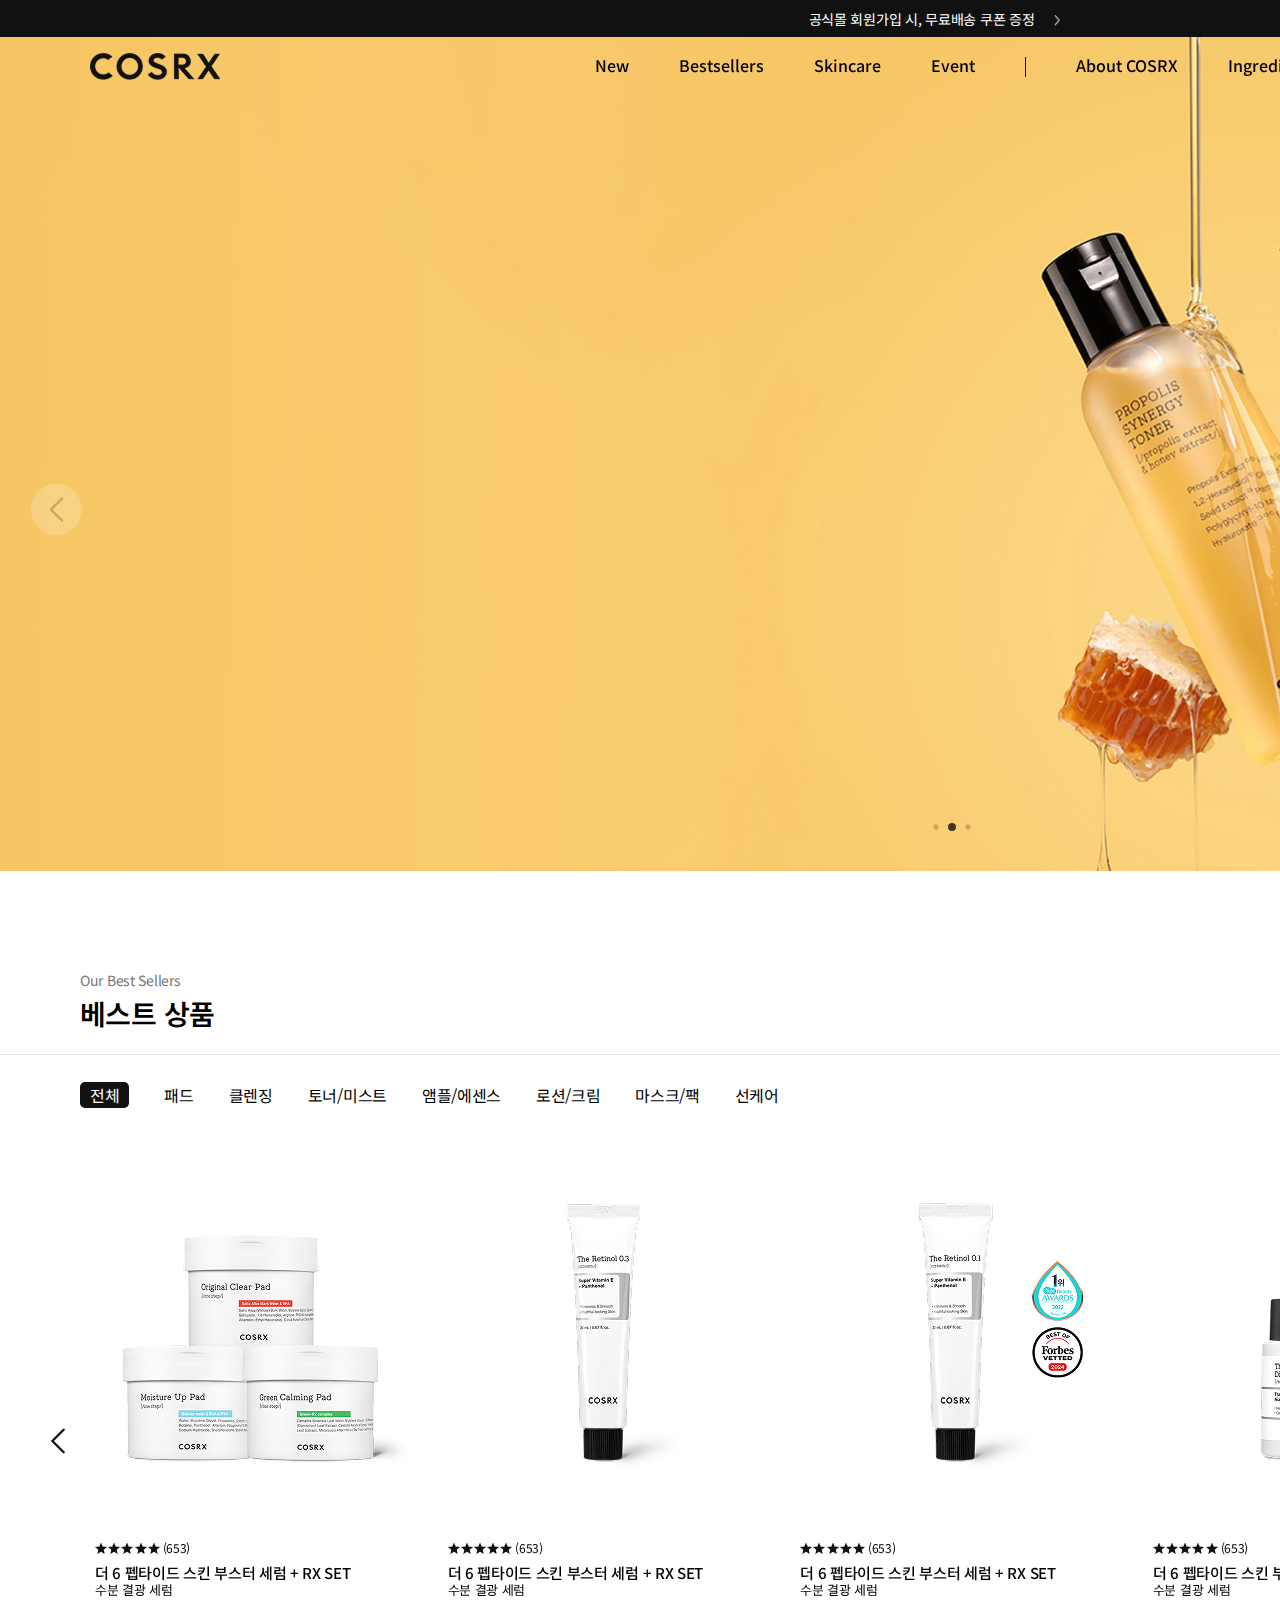
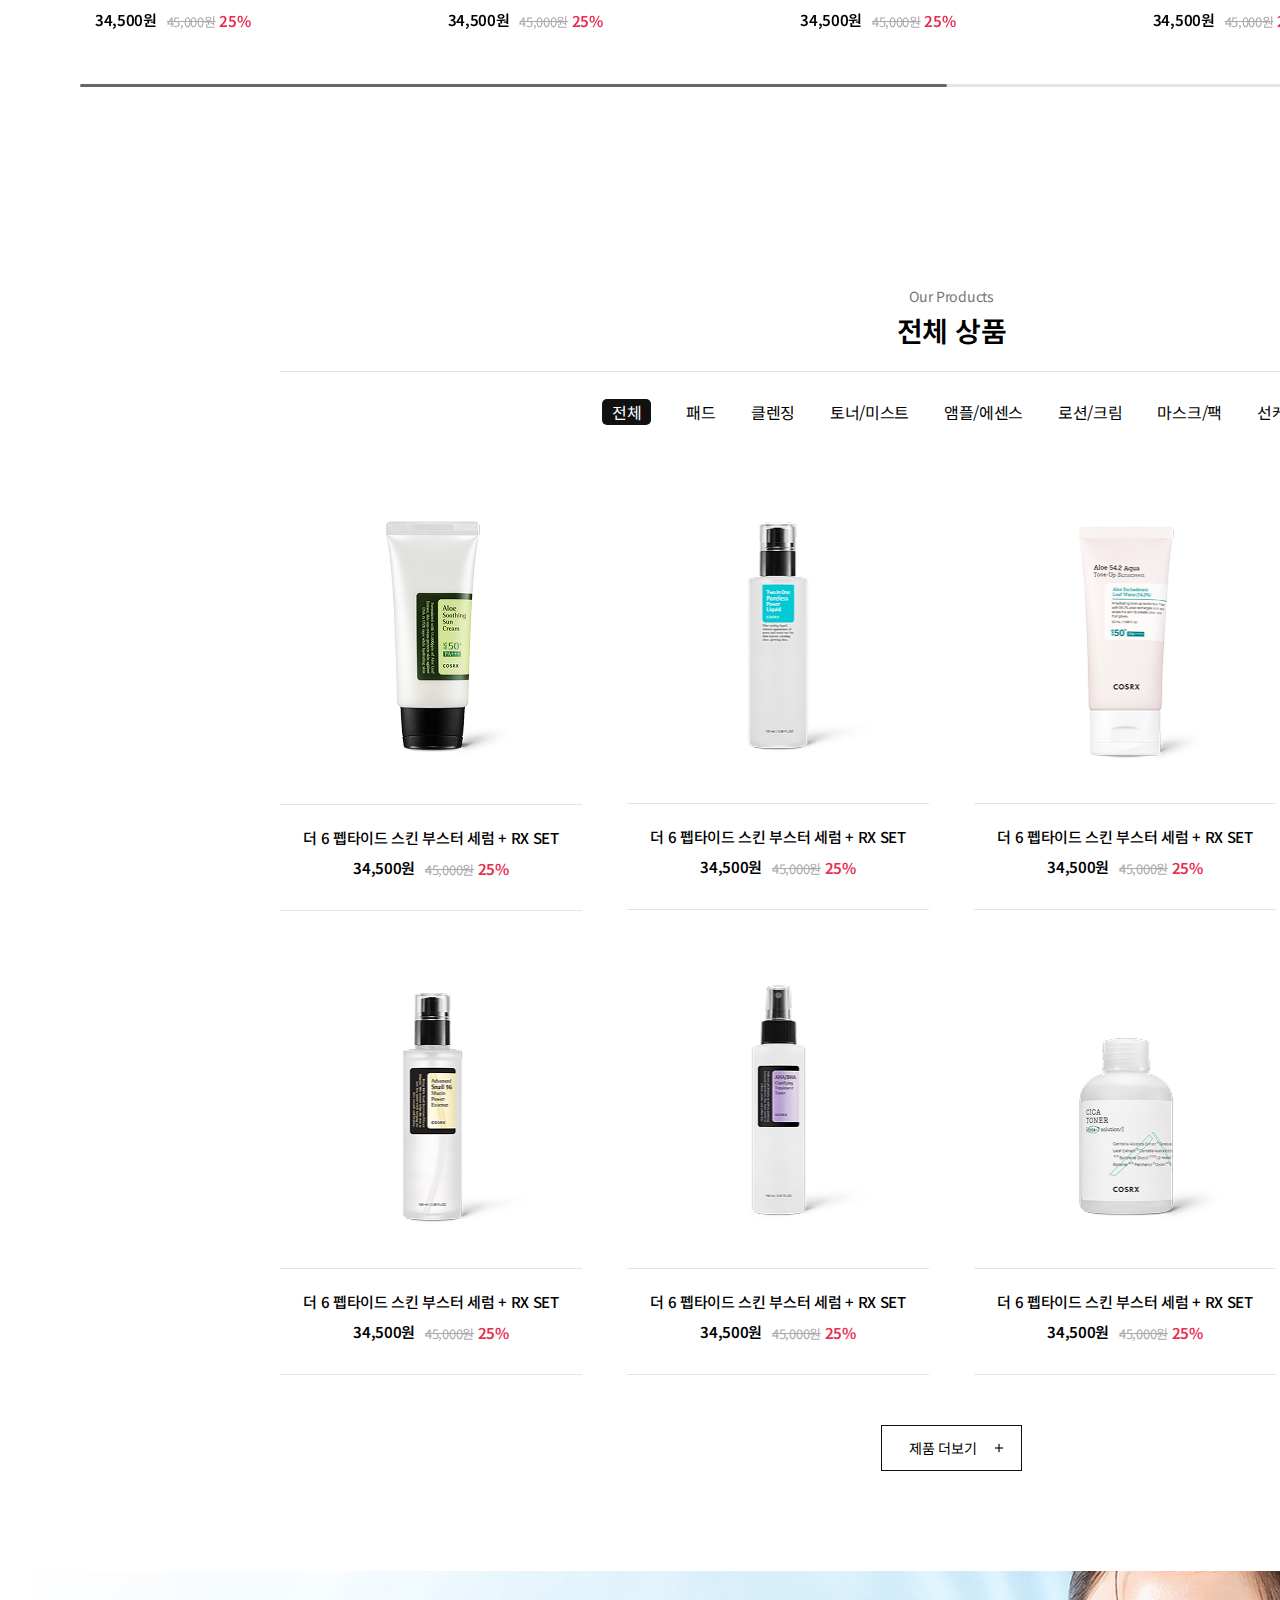
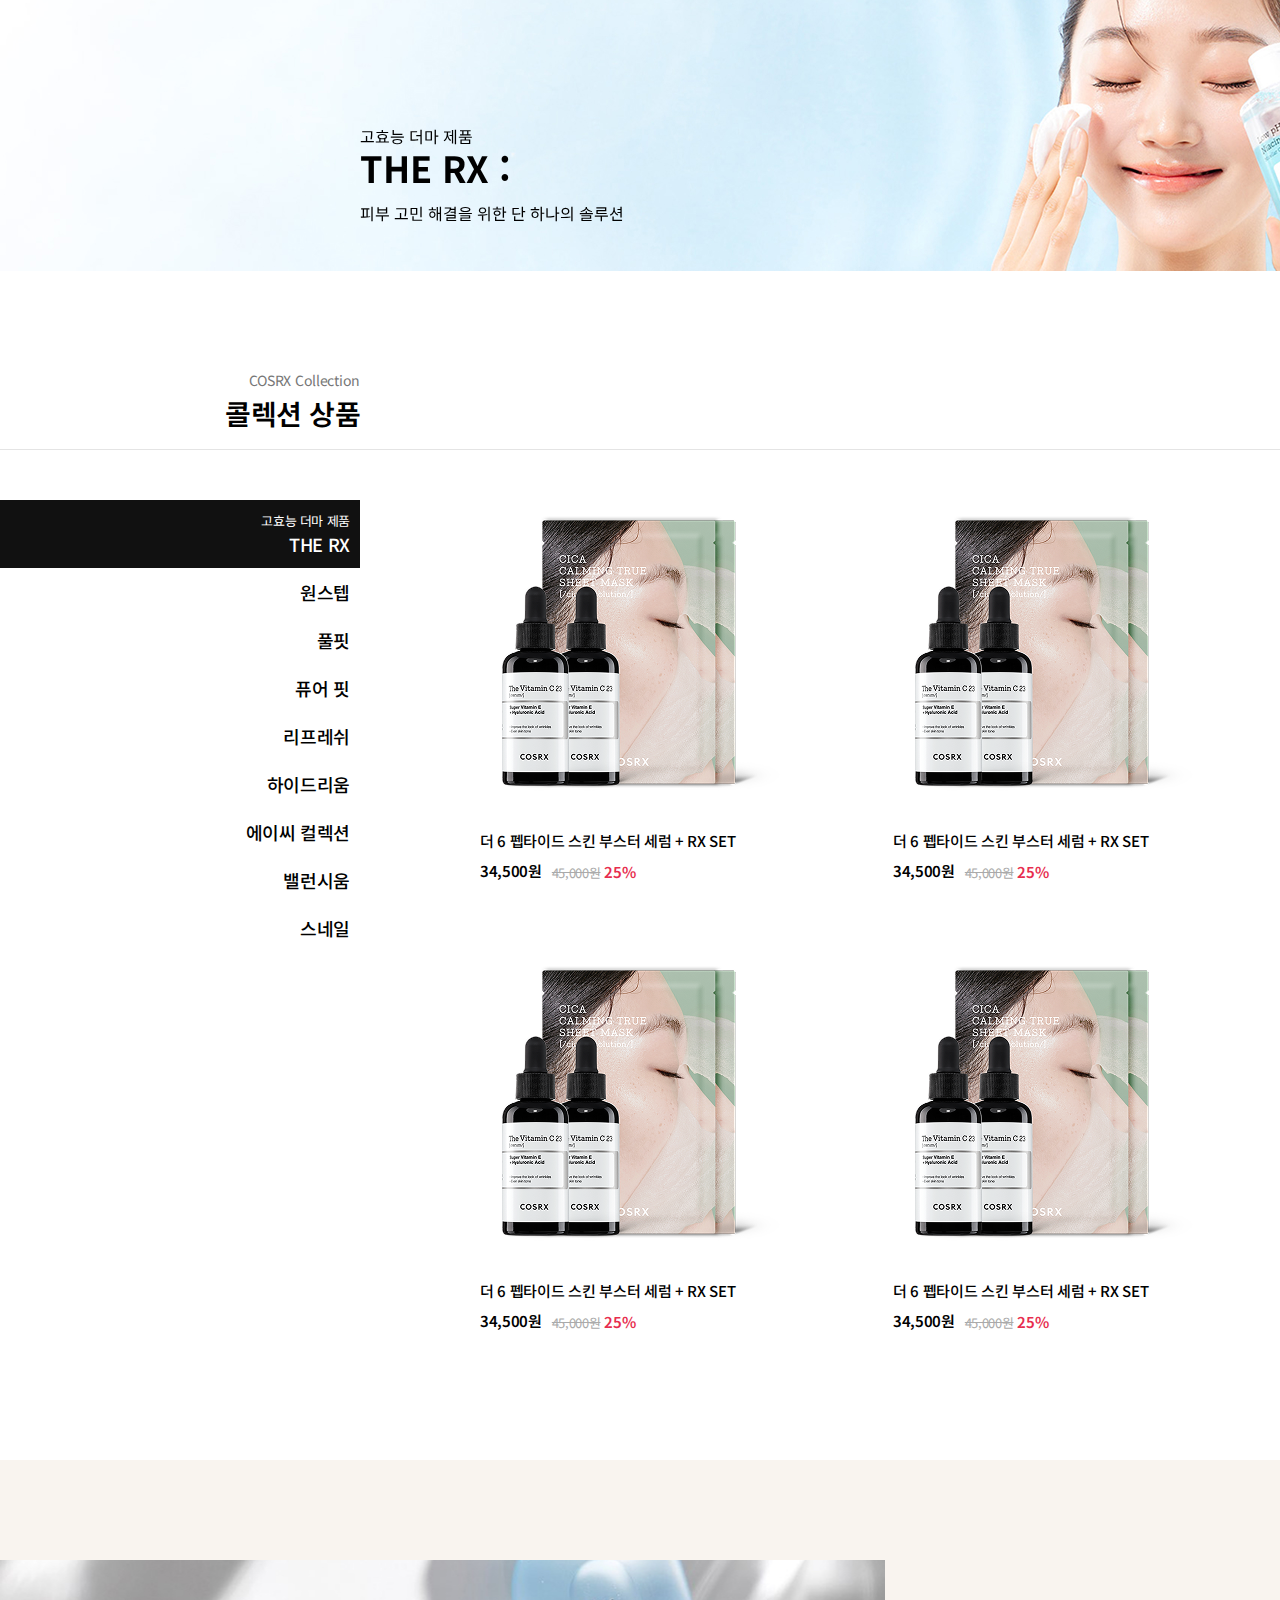
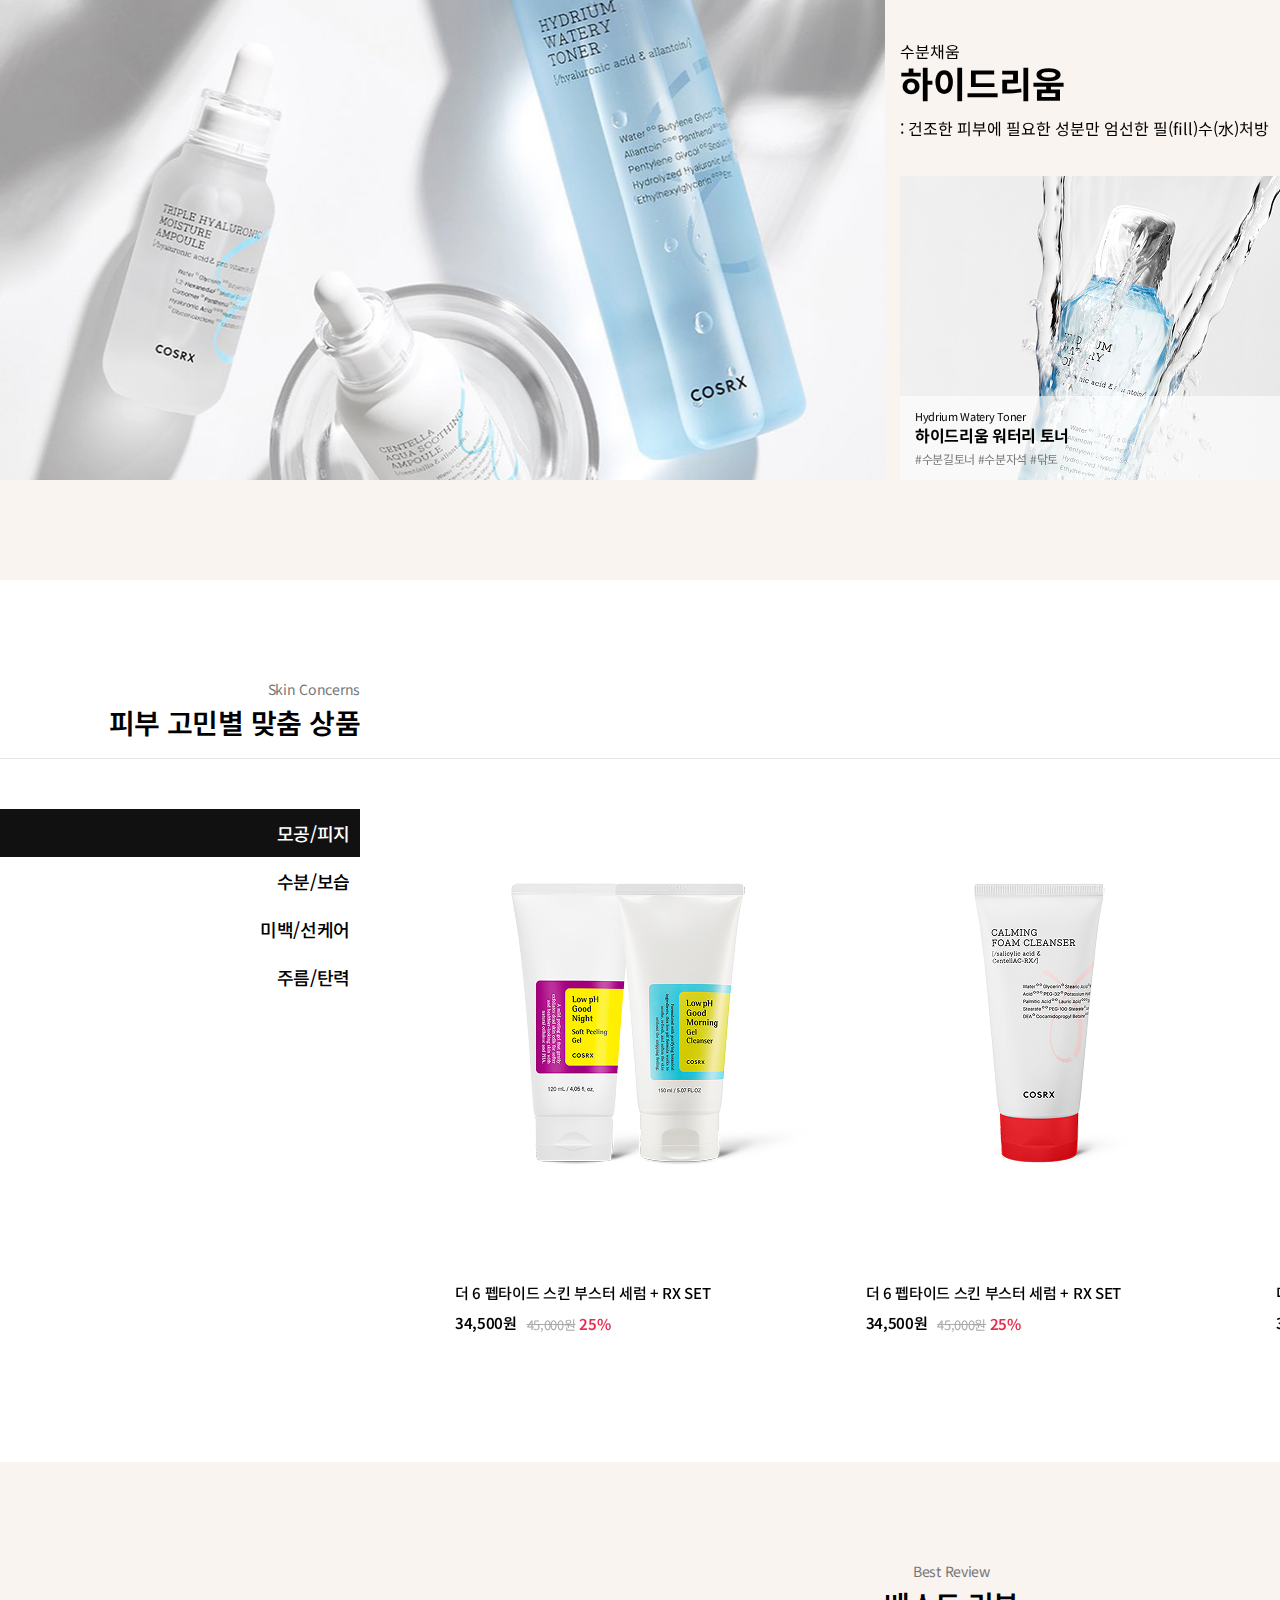
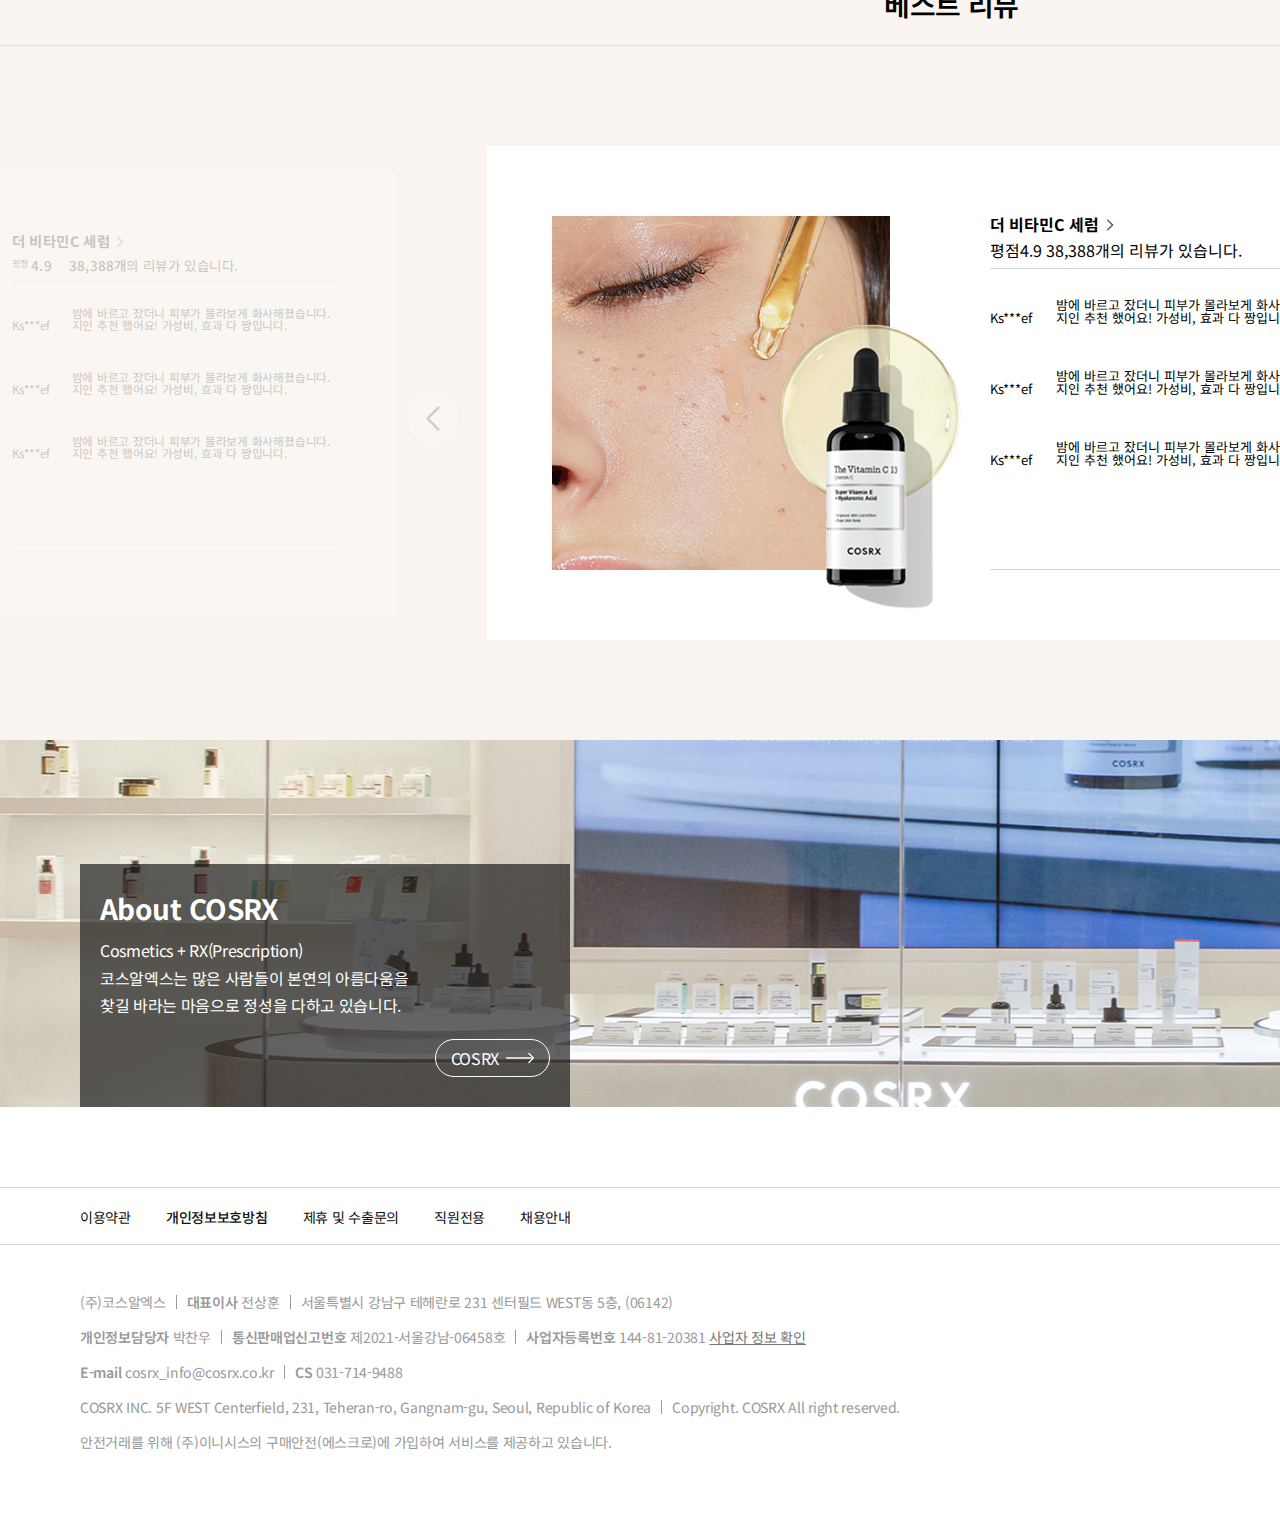
==== commit 826563e2: "자바스크립트 경로 수정" ====
--- a/frontend/index.html
+++ b/frontend/index.html
@@ -14,8 +14,8 @@
     <link rel="shorcut icon" href="images/cosrx_favicon.webp" type="images/x-icon">
     <link rel="icon" href="images/cosrx_favicon.webp" type="images/x-icon">
     <!-- Script 연결 -->
-    <script src="scriptndex_swiper.js" defer></script>
-    <script src="scriptndex.js" defer></script>
+    <script src="script/index_swiper.js" defer></script>
+    <script src="script/index.js" defer></script>
     <!-- CSS 연결 -->
     <link rel="stylesheet" href="styles/reset.css">
     <link rel="stylesheet" href="styles/common.css">
